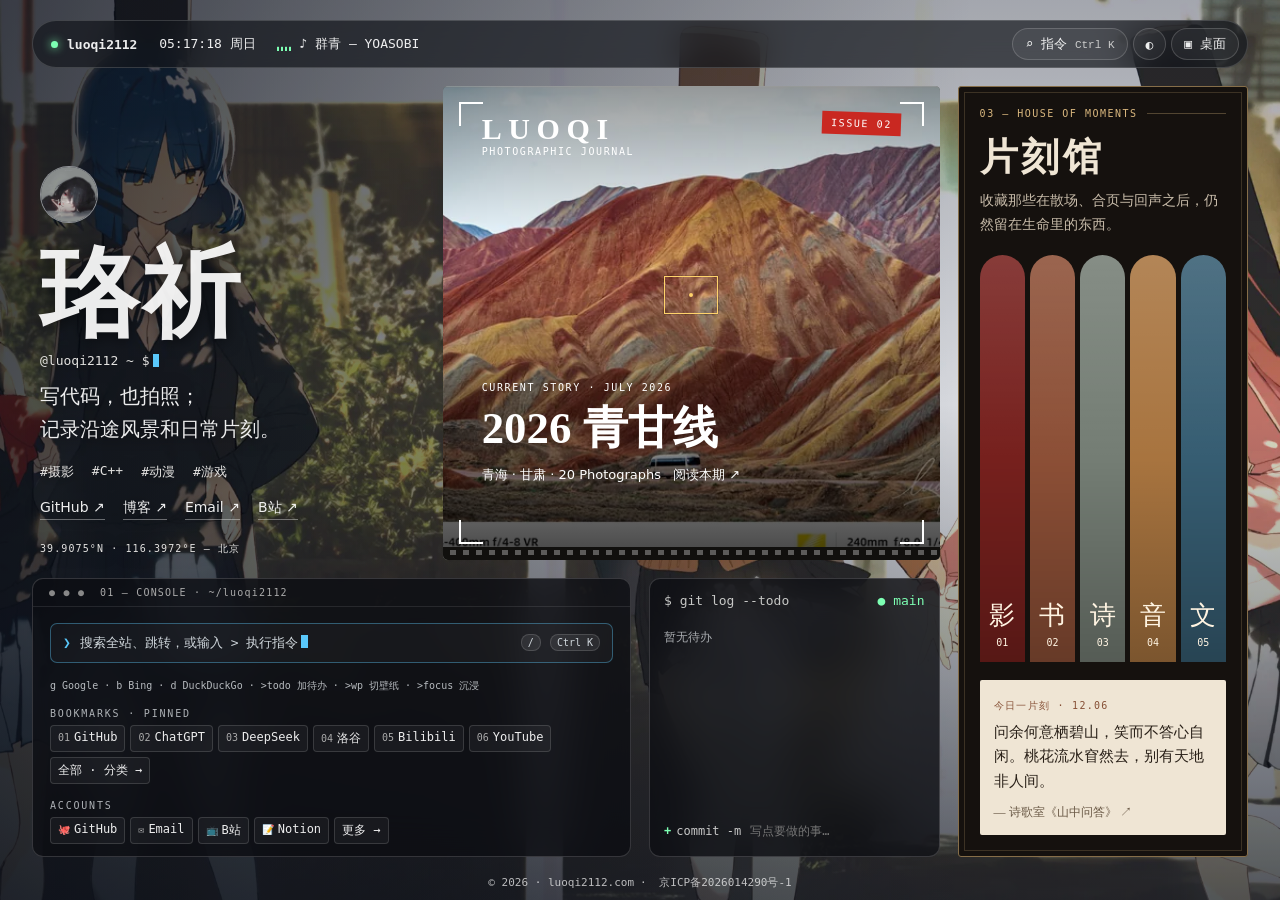
==== index.html @ 4c83a282 "重设计桌面模式与二级抽屉，修复 Dock 联动和视图菜单定位" ====
<!doctype html>
<html lang="zh-CN">

<head>
  <meta charset="utf-8" />
  <meta name="viewport" content="width=device-width, initial-scale=1" />
  <meta name="color-scheme" content="dark" />
  <meta name="theme-color" content="#101418" />
  <meta name="description" content="luoqi2112 的个人主页，收录常用导航、摄影作品、片刻馆与桌面模式。" />
  <link rel="canonical" href="https://luoqi2112.com/" />
  <meta property="og:locale" content="zh_CN" />
  <meta property="og:type" content="website" />
  <meta property="og:site_name" content="luoqi2112" />
  <meta property="og:title" content="luoqi2112 · 个人主页" />
  <meta property="og:description" content="把常用入口、摄影与片刻收藏在一起。" />
  <meta property="og:url" content="https://luoqi2112.com/" />
  <meta property="og:image" content="https://luoqi2112.com/assets/site/og-cover.jpg" />
  <meta property="og:image:width" content="1200" />
  <meta property="og:image:height" content="630" />
  <meta property="og:image:alt" content="塔公草原与远山风景摄影" />
  <meta name="twitter:card" content="summary_large_image" />
  <meta name="twitter:title" content="luoqi2112 · 个人主页" />
  <meta name="twitter:description" content="把常用入口、摄影与片刻收藏在一起。" />
  <meta name="twitter:image" content="https://luoqi2112.com/assets/site/og-cover.jpg" />
  <link rel="icon" href="./favicon.ico" sizes="any" />
  <link rel="icon" href="./assets/site/favicon.svg" type="image/svg+xml" />
  <link rel="apple-touch-icon" href="./assets/site/apple-touch-icon.png" />
  <title>luoqi2112 · 个人主页</title>
  <link rel="preload" href="./data/config.json" as="fetch" crossorigin />
  <link rel="stylesheet" href="./styles.css?v=20260930-photos4" />
</head>

<body>
  <!-- background layers (for crossfade) -->
  <div class="bg" aria-hidden="true">
    <div id="bgA" class="bg__layer"></div>
    <div id="bgB" class="bg__layer"></div>
    <video id="wallpaperVideo" class="bg__video" muted loop playsinline preload="metadata"></video>
    <div class="bg__overlay"></div>
  </div>

  <a class="skip" href="#main">跳到主要内容</a>

  <main id="main" class="home ui" aria-label="珞祈的个人主页">
    <header class="now" aria-label="即时状态">
      <a class="now__logo" href="./" aria-label="珞祈首页"><i aria-hidden="true"></i>luoqi2112</a>
      <time id="clock"></time>
      <button id="nowWeather" type="button" title="使用当前位置" hidden></button>
      <span id="nowLight" hidden></span>
      <button id="nowMusic" type="button" hidden><span class="equalizer" aria-hidden="true"><i></i><i></i><i></i><i></i></span><span id="nowTrack"></span></button>
      <div class="now__actions">
        <button type="button" data-palette aria-label="打开指令面板">⌕ <span>指令 <kbd data-shortcut>Ctrl K</kbd></span></button>
        <button id="focusButton" type="button" title="沉浸模式 (F)" aria-label="进入沉浸模式">◐</button>
        <button id="enterDesktopMode" type="button" aria-label="切换到桌面模式">▣ 桌面</button>
      </div>
    </header>

    <section class="identity" aria-labelledby="profileName">
      <div class="identity__avatar"><img id="avatar" alt="珞祈的头像"><span id="avatarIcon" hidden>珞</span></div>
      <h1 id="profileName">珞祈</h1>
      <div class="identity__handle"><span id="profileHandle"></span> ~ $<i class="cursor" aria-hidden="true"></i></div>
      <p id="profileBio"></p>
      <div id="profileHobbies"></div>
      <nav class="identity__links" aria-label="个人链接">
        <a id="githubLink" class="external" target="_blank" rel="noopener noreferrer">GitHub ↗</a>
        <a id="blogLink" class="external" target="_blank" rel="noopener noreferrer">博客 ↗</a>
      </nav>
      <small id="profileCoordinates"></small>
    </section>

    <section class="viewfinder" aria-label="珞祈摄影志">
      <img id="photoJournalCover" alt="" src="./assets/photos/2026-qing-gan/responsive/DSC_4483-1280.webp">
      <header class="viewfinder__mast"><div><b id="photoJournalMasthead">LUOQI</b><small id="photoJournalName">Photographic Journal</small></div><span id="photoJournalIssue">Issue 02</span></header>
      <span class="viewfinder__frame" aria-hidden="true"></span><i class="viewfinder__focus" aria-hidden="true"></i>
      <div class="viewfinder__story">
        <small id="photoJournalKicker"></small><h2 id="photoJournalTitle"></h2>
        <span id="photoJournalMeta"></span><span class="viewfinder__read">阅读本期 ↗</span>
      </div>
      <small id="journalExif"></small>
      <a id="photoJournalStoryLink" href="./photos/" aria-label="阅读本期摄影故事"></a>
      <a class="filmstrip" id="openPhotos" href="./photos/"><span id="contactSheet" aria-hidden="true"></span><span>浏览摄影档案 ↗</span></a>
    </section>

    <section class="hall" aria-labelledby="hallTitle">
      <div class="hall__label">03 — House of Moments</div>
      <h2 id="hallTitle"><a href="./moments/">片刻馆</a></h2>
      <p>收藏那些在散场、合页与回声之后，仍然留在生命里的东西。</p>
      <nav id="hallDoors" aria-label="片刻馆五间展室"></nav>
      <a id="dailyMoment" class="daily" hidden><small></small><p></p><span></span></a>
    </section>

    <section class="console" aria-label="工具台">
      <header class="console__bar"><span aria-hidden="true">● ● ●</span>01 — CONSOLE · ~/luoqi2112</header>
      <button type="button" class="console__prompt" data-palette><b>❯</b><span>搜索全站、跳转，或输入 &gt; 执行指令<i class="cursor"></i></span><kbd>/</kbd><kbd data-shortcut>Ctrl K</kbd></button>
      <div class="console__hint"><span id="engineHints"></span> · &gt;todo 加待办 · &gt;wp 切壁纸 · &gt;focus 沉浸</div>
      <div class="console__section"><h2>Bookmarks · Pinned</h2><div class="console__chips"><div id="bookmarksTop"></div><button id="openBookmarks" type="button">全部 · 分类 →</button></div></div>
      <div class="console__section"><h2>Accounts</h2><div class="console__chips"><div id="accountsTop"></div><button id="openAccounts" type="button">更多 →</button></div></div>
    </section>

    <section class="todoLog" aria-label="待办事项">
      <button type="button" id="openTodos" title="查看全部待办"><span>$ git log --todo</span><span>● main</span></button>
      <div id="todoTop"></div>
      <label class="todoLog__input"><b>+</b> commit -m <input id="todoInput" type="text" placeholder="写点要做的事…" aria-label="新增待办"></label>
    </section>
  <footer class="homeFooter">
    <span class="muted footer__copy">© <span id="year"></span> · <a id="footerHome" href="#" target="_blank" rel="noopener noreferrer"></a></span>
    <span class="muted footer__icp"><a href="https://beian.miit.gov.cn/" target="_blank" rel="noopener noreferrer">京ICP备2026014290号-1</a></span>
  </footer>

  </main>
  <button id="focusCredit" type="button" hidden>WALLPAPER <span id="wallpaperMeta"></span> · 按 F 或 Esc 返回</button>
  <dialog id="commandPalette" aria-label="全站指令面板">
    <div class="palette__input"><b>❯</b><input id="commandInput" type="text" role="combobox" aria-expanded="true" aria-controls="commandResults" aria-autocomplete="list" aria-label="搜索或输入指令" placeholder="搜索全站，或输入 > 执行指令" autocomplete="off"><button type="button" id="commandClose">Esc 关闭</button></div>
    <div id="commandResults" role="listbox" aria-label="搜索结果"></div>
    <footer>↑↓ 选择 · ↵ 打开 · Tab 切换分组 · &gt; 指令</footer>
  </dialog>
  <div id="homeToast" role="status"></div>
  <section id="errorPanel" class="card card--error" aria-label="加载失败" hidden><pre id="errorText"></pre></section>

  <div id="desktopWorkspace" class="desktopWorkspace" aria-label="桌面快捷栏" aria-hidden="true">
    <button id="desktopExitButton" class="desktopBrand" type="button" aria-label="返回主面板">
      <i aria-hidden="true"></i><strong>luoqi2112</strong><span>· 返回主面板 ↗</span>
    </button>
    <aside id="desktopControlCenter" class="desktopControlCenter" aria-label="桌面组件">
      <section class="desktopWidget desktopWidget--clock" aria-label="日期和时间">
        <span class="desktopWidget__eyebrow">Local time</span>
        <div id="desktopWidgetTime" class="desktopWidget__time">--:--</div>
        <div id="desktopWidgetDate" class="desktopWidget__date">正在读取日期</div>
        <div id="desktopWidgetLight" class="desktopWidget__light" hidden></div>
      </section>

      <section id="desktopWallpaperControls" class="desktopWallpaperControls" hidden aria-label="壁纸控制">
        <div class="desktopWallpaperControls__head">
          <span id="desktopWallpaperKind" class="desktopWallpaperControls__eyebrow">Wallpaper</span>
          <span id="desktopWallpaperPosition" class="desktopWallpaperControls__meta"></span>
          <span id="desktopWallpaperMeta" hidden></span>
        </div>
        <div class="desktopWallpaperControls__actions">
          <button id="desktopWpPrev" class="desktopWallpaperControls__button" type="button" aria-label="上一张壁纸">
            <svg viewBox="0 0 24 24" aria-hidden="true"><path d="m15 6-6 6 6 6"></path></svg>
          </button>
          <button id="desktopWpToggle" class="desktopWallpaperControls__button desktopWallpaperControls__button--primary" type="button" aria-label="暂停壁纸轮播">Ⅱ</button>
          <button id="desktopWpNext" class="desktopWallpaperControls__button" type="button" aria-label="下一张壁纸">
            <svg viewBox="0 0 24 24" aria-hidden="true"><path d="m9 6 6 6-6 6"></path></svg>
          </button>
        </div>
      </section>

      <section
        id="desktopWeatherWidget"
        class="desktopWidget desktopWidget--weather"
        role="button"
        tabindex="0"
        aria-label="天气，点击使用当前位置"
        title="点击使用当前位置"
      >
        <div>
          <strong id="desktopWeatherTemp" class="desktopWidget__weatherTemp">--°</strong>
        </div>
        <div class="desktopWidget__weatherMark" aria-hidden="true">
          <span id="desktopWeatherIcon" class="desktopWidget__weatherIcon">…</span>
        </div>
        <div class="desktopWidget__weatherCopy">
          <strong id="desktopWeatherLocation">北京 · 获取中</strong>
          <span id="desktopWeatherDetail">正在更新天气</span>
        </div>
        <span
          id="desktopWeatherAttribution"
          class="desktopWidget__weatherAttribution"
          title="城市信息 © OpenStreetMap contributors"
          hidden
        >© OSM</span>
      </section>

      <section id="desktopMusicWidget" class="desktopWidget desktopWidget--music" aria-label="音乐播放器">
        <div id="desktopMusicAlbum" class="desktopWidget__album" aria-hidden="true">
          <img id="desktopMusicCover" alt="" hidden />
          <span></span>
        </div>
        <div class="desktopWidget__musicCopy">
          <span class="desktopWidget__eyebrow"><span class="desktopWidget__wave" aria-hidden="true"><i></i><i></i><i></i></span>Now Playing</span>
          <strong id="desktopMusicTitle">等待添加音乐</strong>
          <span id="desktopMusicArtist">在配置中加入第一首曲目</span>
        </div>
        <div class="desktopWidget__musicControls">
          <button id="desktopMusicPrev" class="desktopWidget__musicButton" type="button" aria-label="上一首" disabled>
            <svg viewBox="0 0 24 24" aria-hidden="true"><path d="M7 6v12M18 7l-8 5 8 5Z"></path></svg>
          </button>
          <button id="desktopMusicToggle" class="desktopWidget__musicButton desktopWidget__musicButton--primary" type="button" aria-label="播放" disabled>
            <svg class="desktopWidget__musicPlayIcon" viewBox="0 0 24 24" aria-hidden="true"><path d="m9 7 8 5-8 5Z"></path></svg>
            <svg class="desktopWidget__musicPauseIcon" viewBox="0 0 24 24" aria-hidden="true"><path d="M9 7v10M15 7v10"></path></svg>
          </button>
          <button id="desktopMusicNext" class="desktopWidget__musicButton" type="button" aria-label="下一首" disabled>
            <svg viewBox="0 0 24 24" aria-hidden="true"><path d="m6 7 8 5-8 5ZM17 6v12"></path></svg>
          </button>
        </div>
        <input
          id="desktopMusicProgress"
          class="desktopWidget__musicProgress"
          type="range"
          min="0"
          max="100"
          step="0.1"
          value="0"
          aria-label="播放进度"
          disabled
        />
        <audio id="desktopMusicAudio" preload="metadata"></audio>
      </section>
    </aside>

    <nav class="desktopDock" aria-label="桌面功能">
      <button class="desktopDock__item" type="button" data-desktop-action="search" aria-label="搜索">
        <span class="desktopDock__icon" aria-hidden="true">
          <svg viewBox="0 0 24 24"><circle cx="11" cy="11" r="6"></circle><path d="m16 16 4 4"></path></svg>
        </span>
        <span class="desktopDock__label">搜索</span>
      </button>
      <button class="desktopDock__item" type="button" data-desktop-action="accounts" aria-label="账号" aria-controls="drawer" aria-expanded="false">
        <span class="desktopDock__icon" aria-hidden="true">
          <svg viewBox="0 0 24 24"><circle cx="12" cy="8" r="4"></circle><path d="M4.5 20c.8-4 3.2-6 7.5-6s6.7 2 7.5 6"></path></svg>
        </span>
        <span class="desktopDock__label">账号</span>
      </button>
      <button class="desktopDock__item" type="button" data-desktop-action="bookmarks" aria-label="收藏" aria-controls="drawer" aria-expanded="false">
        <span class="desktopDock__icon" aria-hidden="true">
          <svg viewBox="0 0 24 24"><path d="M7 4.5c0-1 .8-1.5 1.8-1.5h6.4c1 0 1.8.5 1.8 1.5V21l-5-3.2L7 21Z"></path></svg>
        </span>
        <span class="desktopDock__label">收藏</span>
      </button>
      <button class="desktopDock__item" type="button" data-desktop-action="todos" aria-label="待办" aria-controls="drawer" aria-expanded="false">
        <span class="desktopDock__icon" aria-hidden="true">
          <svg viewBox="0 0 24 24"><path d="m5 12 4 4L19 6"></path></svg>
        </span>
        <span class="desktopDock__label">待办</span>
      </button>
      <button class="desktopDock__item" type="button" data-desktop-action="photos" aria-label="摄影">
        <span class="desktopDock__icon" aria-hidden="true">
          <svg viewBox="0 0 24 24"><rect x="3" y="5" width="18" height="15" rx="3"></rect><circle cx="12" cy="12.5" r="4"></circle><path d="M8 5 9.5 3h5L16 5"></path></svg>
        </span>
        <span class="desktopDock__label">摄影</span>
      </button>
      <button class="desktopDock__item" type="button" data-desktop-action="moments" aria-label="片刻馆">
        <span class="desktopDock__icon" aria-hidden="true">
          <svg viewBox="0 0 24 24"><path d="M5 20V10a7 7 0 0 1 14 0v10M2 20h20M10 20v-6a2 2 0 0 1 4 0v6"></path></svg>
        </span>
        <span class="desktopDock__label">片刻馆</span>
      </button>
      <span class="desktopDock__separator" aria-hidden="true"></span>
      <button
        id="desktopWallpaperButton"
        class="desktopDock__item"
        type="button"
        data-desktop-action="wallpaper"
        aria-label="壁纸控制"
        aria-expanded="false"
      >
        <span class="desktopDock__icon" aria-hidden="true">
          <svg viewBox="0 0 24 24"><circle cx="12" cy="12" r="4"></circle><path d="M12 2v2M12 20v2M4.9 4.9l1.4 1.4M17.7 17.7l1.4 1.4M2 12h2M20 12h2M4.9 19.1l1.4-1.4M17.7 6.3l1.4-1.4"></path></svg>
        </span>
        <span class="desktopDock__label">壁纸</span>
      </button>
      <button
        id="desktopLayoutButton"
        class="desktopDock__item"
        type="button"
        data-desktop-action="layout"
        aria-label="切换桌面视图" aria-haspopup="menu" aria-controls="desktopLayoutMenu"
        aria-expanded="false"
      >
        <span class="desktopDock__icon" aria-hidden="true">
          <svg viewBox="0 0 24 24"><rect x="3" y="4" width="18" height="16" rx="3.5"></rect><path d="M14 8h4M14 11h4M7 16h10"></path></svg>
        </span>
        <span class="desktopDock__label">视图</span>
      </button>
    </nav>

    <div id="desktopLayoutMenu" class="desktopLayoutMenu" role="menu" aria-label="选择页面布局" hidden>
      <div class="desktopLayoutMenu__head">
        <span>DESKTOP VIEWPORT</span>
        <strong>切换桌面视图</strong>
      </div>
      <div class="desktopLayoutMenu__cards">
        <button type="button" class="desktopLayoutCard" role="menuitemradio" data-layout-choice="widgets" aria-checked="false">
          <span class="miniScreen" aria-hidden="true">
            <span class="miniScreen__wm"></span>
            <span class="miniScreen__cc">
              <span class="miniScreen__clock"></span>
              <span class="miniScreen__pill1"></span>
              <span class="miniScreen__pill2"></span>
            </span>
            <span class="miniScreen__dock"></span>
          </span>
          <span class="desktopLayoutCard__head">
            <strong>水晶组件台</strong>
            <span class="desktopLayoutMenu__check" aria-hidden="true">✓</span>
          </span>
          <small>右上角常驻画报时钟、天气与旋转唱片</small>
        </button>
        <button type="button" class="desktopLayoutCard" role="menuitemradio" data-layout-choice="popover" aria-checked="true">
          <span class="miniScreen" aria-hidden="true">
            <span class="miniScreen__wm"></span>
            <span class="miniScreen__pop"></span>
            <span class="miniScreen__dock"></span>
          </span>
          <span class="desktopLayoutCard__head">
            <strong>纯净壁纸画框</strong>
            <span class="desktopLayoutMenu__check" aria-hidden="true">✓</span>
          </span>
          <small>右上角 100% 留白，壁纸控制器从 Dock 展开</small>
        </button>
      </div>
      <button type="button" class="desktopLayoutBanner" role="menuitem" data-layout-choice="panel">
        <span class="miniBento" aria-hidden="true"><i></i><i></i><i></i><i></i></span>
        <span>
          <strong>返回完整主面板</strong>
          <small>回到「取景 / 编译 / 展馆」三栏首页</small>
        </span>
        <span class="desktopLayoutBanner__arrow" aria-hidden="true">↗</span>
      </button>
    </div>
  </div>

  <!-- unified drawer for secondary (scrollable) views -->
  <div id="drawerOverlay" class="drawerOverlay" hidden></div>
  <aside id="drawer" class="drawer" role="dialog" aria-labelledby="drawerTitle" aria-hidden="true" hidden>
    <div class="drawer__hd">
      <div class="drawer__mast">
        <div id="drawerKicker" class="drawer__kicker" hidden></div>
        <div class="drawer__titleRow">
          <div id="drawerTitle" class="drawer__title">Menu</div>
          <span id="drawerSubtitle" class="drawer__sub" hidden></span>
        </div>
      </div>
      <div class="drawer__hdRight">
        <span id="drawerBadge" class="drawer__count" hidden></span>
        <button id="drawerClose" class="drawer__close" type="button" aria-label="关闭">ESC <span>✕</span></button>
      </div>
    </div>
    <div id="drawerBody" class="drawer__body"></div>
  </aside>

  <script type="module" src="./scripts/main.js?v=20260930-photos4"></script>
</body>

</html>
---- styles.css ----
:root{
  --bg: #06080d;
  /* 与桌面 Dock 统一的中性银灰玻璃材质。 */
  --glass: rgba(43, 47, 57, 0.42);
  --glass2: rgba(30, 33, 42, 0.70);
  --stroke: rgba(255,255,255,0.18);
  --stroke2: rgba(72, 166, 255, 0.62);
  --text: rgba(255,255,255,0.92);
  --muted: rgba(255,255,255,0.70);
  --accent: #5ac8fa;
  --danger: #ff6b7a;
  --shadow: 0 18px 58px rgba(0,0,0,.34);
  --radius: 14px;
  --radius2: 18px;
  /* 全局统一间距（硬性要求） */
  --gap: 16px;
  /* 一级主容器最大宽度 */
  --max: 1320px;
  /* 一级主容器留白（硬性要求 >= 24px） */
  --padX: 28px;
  --padY: 28px;
  /* 一级卡片高度控制（避免整体滚动） */
  --todoH: 240px;
  --photoH: 240px;
  --font: ui-sans-serif, system-ui, -apple-system, Segoe UI, Roboto, Helvetica, Arial, "Apple Color Emoji","Segoe UI Emoji";
}

*{ box-sizing:border-box; }
html,body{ height:100%; overflow:hidden; }
body{
  margin:0;
  font-family: var(--font);
  color: var(--text);
  background: var(--bg);
  overflow: hidden; /* 一级页面不滚动 */
  /* 全局不做重阴影，避免“糊/脏”；具体可读性在卡片内容上补偿 */
  text-shadow: none;
}

/* 二级弹窗打开时锁背景滚动（硬性要求） */
body.is-locked{ overflow:hidden; }

/* 一级布局外壳：占满 100vh，并把主内容放到“视觉黄金位置” */
.page-shell{
  height: 100vh;
  display: grid;
  place-items: center;
  padding-left: var(--padX);
  padding-right: var(--padX);
}

a{ color:inherit; text-decoration:none; }

.skip{
  position:absolute;
  top:12px;
  left:12px;
  padding:10px 12px;
  border-radius: 10px;
  background: var(--glass2);
  border: 1px solid var(--stroke);
  transform: translateY(-140%);
  transition: transform .2s ease;
  z-index: 50;
}
.skip:focus{ transform: translateY(0); outline:none; }

.sr-only{
  position:absolute;
  width:1px;height:1px;
  padding:0;margin:-1px;
  overflow:hidden;
  clip: rect(0,0,0,0);
  white-space: nowrap;
  border:0;
}

.bg{
  position:fixed;
  inset:0;
  z-index:-2;
}
.bg__layer{
  position:absolute;
  inset:0;
  background-size: cover;
  background-position: center;
  background-repeat:no-repeat;
  /* 背景更显眼：略增亮度与对比，但避免过曝 */
  /* 1/5) 背景媒体层提亮 + 去雾通透（不加 blur） */
  filter: brightness(1.12) contrast(1.08) saturate(1.08);
  transform: scale(1.02);
  opacity:0;
  overflow:hidden;
}

/* 单视频背景层（静态+动态混合壁纸）：固定全屏铺满 */
.bg__video{
  position: absolute;
  inset: 0;
  width: 100%;
  height: 100%;
  object-fit: cover;
  /* 视频源顶部内嵌约 26px 黑边；以底部为锚点轻微放大，将其裁出视口。 */
  transform: scale(1.026);
  transform-origin: center bottom;
  pointer-events: none;
  opacity: 0;
  transition: opacity .18s ease;
  /* 视频同样做轻微提亮/通透 */
  filter: brightness(1.12) contrast(1.08) saturate(1.08);
}
.bg__video.is-on{ opacity: 1; }

/* 视频壁纸：固定铺满，避免布局抖动 */
.bgVideo{
  position:absolute;
  inset:0;
  width:100%;
  height:100%;
  object-fit: cover;
  display:block;
}
.bg__overlay{
  position:absolute;
  inset:0;
  background:
    radial-gradient(1200px 700px at 12% 10%, rgba(138,180,248,.17), transparent 55%),
    radial-gradient(900px 520px at 92% 18%, rgba(148, 255, 226, .10), transparent 52%),
  /* 2/3) overlay 更轻 + 暗角只压边缘：中心更透明，最深不超过 0.22 */
  radial-gradient(1100px 760px at 50% 55%, rgba(0,0,0,.02) 0%, rgba(0,0,0,.06) 60%, rgba(0,0,0,.18) 100%),
  linear-gradient(180deg, rgba(6,8,13,.06), rgba(6,8,13,.18));
}

.shell{
  /* 一级主容器：居中、留白、视觉上不贴顶（硬性要求 A） */
  width: min(var(--max), 100%);
  margin: 0;
  padding: var(--padY) 0;
  display:grid;
  gap: var(--gap);
  grid-template-columns: 1fr;
  grid-auto-rows: minmax(116px, auto);
  /* 垂直定位策略（只保留一种）：外层 page-shell 居中 + 本容器 translateY 微调 */
  align-content: start;
  /* 上移到舒适位置（-7vh） */
  transform: translateY(clamp(-64px, -7vh, -28px));
  /* 防止小屏高度裁切：主容器自身不产生页面滚动 */
  max-height: calc(100vh - (var(--padY) * 2));
}

@media (min-width: 860px){
  .shell{
    grid-template-columns: 1.05fr 1fr;
    grid-template-rows: auto auto 1fr;
    align-content: start;
  }
  .profile{ grid-row: span 2; }
}

@media (min-width: 1140px){
  .shell{
    grid-template-columns: 0.95fr 1.05fr 1fr;
    grid-template-rows: auto auto 1fr;
    align-content: start;
  }
  .profile{ grid-row: span 2; }
  .searchCard{ grid-column: span 2; }
}

.card{
  /* 玻璃拟态（硬性要求 B） */
  /* 5.3 顶部高光渐变（弱） + 半透明底色 */
  background:
    linear-gradient(180deg, rgba(255,255,255,.18), rgba(255,255,255,.035) 42%, transparent 70%),
    var(--glass);
  /* 5.2 细边缘高光描边（克制） */
  border: 1px solid rgba(255,255,255,.24);
  border-radius: var(--radius2);
  box-shadow:
    var(--shadow),
    inset 0 1px 0 rgba(255,255,255,.18),
    0 0 0 1px rgba(255,255,255,.035);
  backdrop-filter: blur(22px) saturate(150%);
  -webkit-backdrop-filter: blur(22px) saturate(150%);
  padding: 14px;
  min-height: 0;
}
.card--error{ border-color: rgba(255,107,122,.35); }

.card__hd{
  display:flex;
  justify-content: space-between;
  align-items: baseline;
  gap: 10px;
  margin-bottom: 10px;
}
.card__title{
  font-weight: 800;
  font-size: 13px;
  letter-spacing: .6px;
  text-transform: uppercase;
  text-shadow: 0 1px 2px rgba(0,0,0,.35);
}
.card__sub{ color: var(--muted); font-size: 12px; }

.profile__top{ display:flex; gap: 12px; align-items:center; }
.avatarWrap{
  position: relative;
  width: 74px;
  height: 74px;
  flex: 0 0 auto;
}
.avatar{
  width: 74px;
  height: 74px;
  border-radius: 18px;
  border: 1px solid var(--stroke);
  object-fit: cover;
  background:
    radial-gradient(40px 40px at 30% 25%, rgba(138,180,248,.28), transparent 60%),
    radial-gradient(46px 46px at 70% 72%, rgba(148,255,226,.16), transparent 62%),
    rgba(13,16,28,.28);
}

/* 头像加载失败：用属性触发占位图标（不会增加额外头像 DOM） */
.avatar[data-fallback="true"]{
  object-fit: contain;
  padding: 12px;
}

.avatarIcon{
  position: absolute;
  inset: 0;
  display: grid;
  place-items: center;
  font-size: 26px;
  color: rgba(255,255,255,.88);
  text-shadow: 0 6px 14px rgba(0,0,0,.55);
  pointer-events: none;
}
.avatarIcon[hidden]{
  display: none !important;
}
.profile__meta{ min-width:0; }
.profile__name{ font-size: 18px; font-weight: 900; letter-spacing:.2px; }
.profile__handle{ margin-top: 4px; font-size: 12px; color: var(--muted); }
.profile__bio{ margin-top: 8px; font-size:12px; color: rgba(255,255,255,.78); line-height: 1.5; }

/* D) 正文可读性补偿（只在文字上加很轻阴影，不影响图标） */
.profile__name,
.profile__bio,
.tile__name,
.tile__meta,
.todoRow__text,
.hint,
.drawer__title,
.drawerSection__title{
  text-shadow: 0 1px 2px rgba(0,0,0,.35);
}

.hobbies{ margin-top: 10px; display:flex; flex-wrap:wrap; gap: 8px; }
.pill{
  font-size: 11px;
  padding: 5px 9px;
  border-radius: 999px;
  border: 1px solid rgba(255,255,255,.18);
  color: var(--muted);
  background: rgba(255,255,255,.07);
}

.mini{
  margin-top: 12px;
  padding: 10px;
  border-radius: 14px;
  border:1px solid var(--stroke);
  background:
    linear-gradient(180deg, rgba(255,255,255,.08), transparent),
    rgba(17,20,28,.22);
}
.mini__row{ display:flex; justify-content:space-between; align-items:baseline; gap:10px; }
.mini__title{ font-weight: 800; font-size: 12px; letter-spacing:.6px; text-transform: uppercase; }
.mini__sub{ font-size: 12px; color: var(--muted); }
.mini__actions{ margin-top: 10px; display:flex; gap: var(--gap); }

.links{ margin-top: 12px; display:flex; gap: var(--gap); flex-wrap: wrap; }
.chip{
  padding: 9px 11px;
  border-radius: 999px;
  background: rgba(255,255,255,.09);
  border: 1px solid var(--stroke);
  box-shadow: inset 0 1px 0 rgba(255,255,255,.08);
  backdrop-filter: blur(16px) saturate(145%);
}
.chip:hover{
  border-color: var(--stroke2);
  background: rgba(255,255,255,.14);
}

.search{
  display:grid;
  grid-template-columns: 1fr;
  gap: var(--gap);
}
@media (min-width: 520px){
  .search{ grid-template-columns: 1fr auto auto; }
}
.search__input, .search__select{
  width:100%;
  padding: 12px 12px;
  border-radius: var(--radius);
  background: rgba(18,21,29,.38);
  border: 1px solid var(--stroke);
  color: var(--text);
  outline:none;
}
.search__input:focus, .search__select:focus{
  border-color: var(--stroke2);
  box-shadow: 0 0 0 3px rgba(10,132,255,.18);
}
.hint{ margin-top: 10px; font-size: 12px; color: var(--muted); }
kbd{
  font-family: ui-monospace, SFMono-Regular, Menlo, Monaco, Consolas, "Liberation Mono", "Courier New", monospace;
  font-size: 11px;
  padding: 2px 6px;
  border-radius: 8px;
  border: 1px solid rgba(255,255,255,.14);
  background: rgba(255,255,255,.08);
}

.btn{
  padding: 12px 12px;
  border-radius: var(--radius);
  background:
    linear-gradient(180deg, rgba(90,200,250,.2), rgba(10,132,255,.11));
  border: 1px solid rgba(90,200,250,.44);
  color: var(--text);
  box-shadow: inset 0 1px 0 rgba(255,255,255,.10);
  cursor:pointer;
  user-select:none;
}
.btn:hover{
  background:
    linear-gradient(180deg, rgba(90,200,250,.3), rgba(10,132,255,.18));
}
.btn:active{ transform: translateY(1px); }
.btn--sm{ padding: 8px 10px; border-radius: 12px; }
.btn--ghost{
  background: rgba(255,255,255,.07);
  border-color: rgba(255,255,255,.16);
}
.btn--ghost:hover{
  border-color: var(--stroke2);
  background: rgba(255,255,255,.12);
}
.btn--danger{ border-color: rgba(255,107,122,.35); background: rgba(255,107,122,.10); }
.btn--danger:hover{ background: rgba(255,107,122,.16); }

.grid{
  display:grid;
  gap: var(--gap);
}
.grid--accounts{ grid-template-columns: 1fr; }
@media (min-width: 520px){
  .grid--accounts{ grid-template-columns: 1fr 1fr; }
}
.grid--bookmarks{ grid-template-columns: repeat(2, minmax(0, 1fr)); }
@media (min-width: 900px){
  .grid--bookmarks{ grid-template-columns: repeat(3, minmax(0, 1fr)); }
}
.grid--photos{ grid-template-columns: repeat(3, minmax(0, 1fr)); }
.grid--todoColumns{ grid-template-columns: 1fr; }
@media (min-width: 720px){
  .grid--todoColumns{ grid-template-columns: repeat(2, minmax(0, 1fr)); }
}

.tile{
  display:flex;
  align-items:center;
  justify-content:space-between;
  gap: 10px;
  padding: 10px 12px;
  border-radius: 14px;
  border:1px solid var(--stroke);
  background:
    linear-gradient(180deg, rgba(255,255,255,.07), transparent),
    rgba(255,255,255,.055);
  min-height: 44px;
  box-shadow: inset 0 1px 0 rgba(255,255,255,.045);
}
.tile:hover{
  border-color: var(--stroke2);
  background: rgba(255,255,255,.12);
}
.tile--category{
  cursor: pointer;
  transition: background .15s, border-color .15s;
}
.tile--category:hover{
  background: rgba(255,255,255,.13);
}
.tile__left{ display:flex; align-items:center; gap: 10px; min-width:0; flex: 1; }
.tile__icon{ width: 22px; text-align:center; flex-shrink: 0; }
.tile__name{ font-weight: 750; font-size: 13px; white-space:nowrap; overflow:hidden; text-overflow:ellipsis; flex: 1; min-width: 0; }
.tile__meta{ font-size: 11px; color: var(--muted); white-space:nowrap; flex-shrink: 0; }

.list{ display:grid; gap: 10px; }

/* C) TODO/Photography/片刻馆缩短高度，保证一级无整体滚动 */
section.card[aria-label="TODO 板块"],
section.card[aria-label="珞祈摄影志"],
section.card[aria-label="片刻馆入口"]{
  min-height: 0;
}

section.card[aria-label="TODO 板块"]{
  height: var(--todoH);
  display:flex;
  flex-direction:column;
}
section.card[aria-label="TODO 板块"] .todoQuick{ margin-bottom: 10px; }
section.card[aria-label="TODO 板块"] #todoTop{
  overflow: hidden;
  min-height: 0;
}

section.card[aria-label="珞祈摄影志"]{
  height: var(--photoH);
}

.photoJournalCard{
  position:relative;
  height:var(--photoH);
  padding:0;
  overflow:hidden;
  border-color:rgba(244,230,202,.52);
  background:#17191d;
  box-shadow:
    0 22px 62px rgba(0,0,0,.34),
    inset 0 1px 0 rgba(255,255,255,.22);
  isolation:isolate;
  backdrop-filter:none;
  -webkit-backdrop-filter:none;
  transition:border-color .22s ease,box-shadow .22s ease,transform .22s ease;
}

.photoJournalCard::after{
  content:"";
  position:absolute;
  inset:7px;
  z-index:4;
  border:1px solid rgba(255,255,255,.19);
  border-radius:calc(var(--radius2) - 6px);
  box-shadow:inset 0 0 0 1px rgba(8,10,13,.18);
  pointer-events:none;
}

.photoJournalCard:hover,
.photoJournalCard:focus-within{
  border-color:rgba(255,239,209,.78);
  box-shadow:
    0 26px 72px rgba(0,0,0,.44),
    inset 0 1px 0 rgba(255,255,255,.30),
    0 0 0 1px rgba(180,38,28,.16);
  transform:translateY(-2px);
}

.photoJournalCard__cover,
.photoJournalCard__veil{
  position:absolute;
  inset:0;
  width:100%;
  height:100%;
}

.photoJournalCard__cover{
  z-index:-3;
  display:block;
  object-fit:cover;
  object-position:center 46%;
  filter:saturate(.92) contrast(1.05) brightness(.92);
  transform:scale(1.065);
  transition:filter .5s ease,transform .75s cubic-bezier(.2,.7,.2,1);
}

.photoJournalCard__veil{
  z-index:-2;
  background:
    linear-gradient(90deg,rgba(7,9,12,.83) 0%,rgba(7,9,12,.62) 38%,rgba(7,9,12,.13) 76%),
    linear-gradient(180deg,rgba(6,8,10,.30),transparent 34%,rgba(5,7,9,.72) 100%);
  pointer-events:none;
}

.photoJournalCard:hover .photoJournalCard__cover,
.photoJournalCard:focus-within .photoJournalCard__cover{
  filter:saturate(1.02) contrast(1.06) brightness(.98);
  transform:scale(1.095);
}

.photoJournalCard__storyLink{
  position:absolute;
  inset:0;
  z-index:1;
  border-radius:inherit;
  outline:none;
}

.photoJournalCard__storyLink:focus-visible{
  box-shadow:inset 0 0 0 3px rgba(255,244,220,.86);
}

.photoJournalCard__masthead{
  position:relative;
  z-index:2;
  padding:15px 16px 0;
  display:grid;
  grid-template-columns:auto minmax(0,1fr) auto;
  align-items:start;
  gap:9px;
  pointer-events:none;
}

.photoJournalCard__logo{
  padding:5px 7px 4px;
  color:#fff7e9;
  background:#ad281f;
  box-shadow:0 5px 16px rgba(64,8,5,.30);
  font-family:Arial,Helvetica,sans-serif;
  font-size:13px;
  font-weight:900;
  letter-spacing:-.5px;
  line-height:1;
}

.photoJournalCard__name,
.photoJournalCard__issue,
.photoJournalCard__kicker,
.photoJournalCard__meta{
  text-transform:uppercase;
}

.photoJournalCard__name{
  padding-top:4px;
  color:rgba(255,248,234,.76);
  font-family:Georgia,"Times New Roman",serif;
  font-size:7px;
  font-weight:700;
  letter-spacing:1.45px;
}

.photoJournalCard__issue{
  padding-top:4px;
  color:rgba(255,248,234,.78);
  font-size:7px;
  font-weight:800;
  letter-spacing:1.25px;
}

.photoJournalCard__story{
  position:absolute;
  left:16px;
  right:16px;
  bottom:44px;
  z-index:2;
  display:grid;
  gap:3px;
  pointer-events:none;
}

.photoJournalCard__kicker{
  color:rgba(255,237,209,.72);
  font-size:7px;
  font-weight:800;
  letter-spacing:1.15px;
}

.photoJournalCard__story strong{
  max-width:86%;
  overflow:hidden;
  color:#fff8ec;
  font-family:Georgia,"Times New Roman","Songti SC",serif;
  font-size:25px;
  font-weight:500;
  letter-spacing:-1px;
  line-height:1.05;
  text-overflow:ellipsis;
  text-shadow:0 4px 18px rgba(0,0,0,.62);
  white-space:nowrap;
}

.photoJournalCard__meta{
  color:rgba(255,244,225,.72);
  font-size:7px;
  font-weight:700;
  letter-spacing:1px;
}

.photoJournalCard__footer{
  position:absolute;
  left:16px;
  right:16px;
  bottom:12px;
  z-index:3;
  padding-top:8px;
  display:flex;
  align-items:center;
  justify-content:space-between;
  gap:12px;
  border-top:1px solid rgba(255,244,222,.22);
  color:rgba(255,247,232,.86);
  font-size:7px;
  font-weight:800;
  letter-spacing:.9px;
  text-transform:uppercase;
  pointer-events:none;
}

.photoJournalCard__read{
  transition:transform .2s ease;
}

.photoJournalCard__footer a{
  position:relative;
  z-index:2;
  padding:5px 0 5px 8px;
  color:#fff8ec;
  pointer-events:auto;
  outline:none;
  transition:color .18s ease,transform .18s ease;
}

.photoJournalCard__footer a:hover,
.photoJournalCard__footer a:focus-visible{
  color:#ffd2ac;
  transform:translate(2px,-1px);
}

.photoJournalCard:hover .photoJournalCard__read,
.photoJournalCard:focus-within .photoJournalCard__read{
  transform:translate(2px,-1px);
}

.momentsCard{
  position:relative;
  height:var(--photoH);
  padding:0;
  overflow:hidden;
  border-color:rgba(230,202,151,.30);
  background:
    radial-gradient(260px 180px at 84% 8%, rgba(207,165,94,.18), transparent 66%),
    linear-gradient(145deg, rgba(73,55,40,.54), rgba(18,19,22,.72) 62%),
    rgba(24,24,26,.62);
  isolation:isolate;
}

.momentsCard::before{
  content:"";
  position:absolute;
  top:-45%;
  right:17%;
  width:1px;
  height:190%;
  background:linear-gradient(180deg, transparent, rgba(242,214,166,.48), transparent);
  box-shadow:
    32px 0 0 rgba(242,214,166,.12),
    64px 0 0 rgba(242,214,166,.06);
  transform:rotate(19deg);
  pointer-events:none;
}

.momentsCard::after{
  content:"M";
  position:absolute;
  right:-9px;
  bottom:-36px;
  z-index:-1;
  color:rgba(245,225,191,.055);
  font-family:Georgia,"Times New Roman",serif;
  font-size:184px;
  line-height:1;
  pointer-events:none;
}

.momentsCard__link{
  position:relative;
  z-index:1;
  height:100%;
  padding:15px 16px 14px;
  display:flex;
  flex-direction:column;
  border-radius:inherit;
  outline:none;
}

.momentsCard__link::after{
  content:"";
  position:absolute;
  inset:0;
  border-radius:inherit;
  background:linear-gradient(115deg, transparent 24%, rgba(255,255,255,.09) 48%, transparent 70%);
  opacity:0;
  transform:translateX(-18%);
  transition:opacity .25s ease,transform .45s ease;
  pointer-events:none;
}

.momentsCard:hover,
.momentsCard:focus-within{
  border-color:rgba(238,211,165,.52);
  box-shadow:
    0 22px 60px rgba(0,0,0,.38),
    inset 0 1px 0 rgba(255,255,255,.20),
    0 0 0 1px rgba(219,177,108,.08);
}

.momentsCard:hover .momentsCard__link::after,
.momentsCard__link:focus-visible::after{
  opacity:1;
  transform:translateX(12%);
}

.momentsCard__link:focus-visible{
  box-shadow:inset 0 0 0 2px rgba(246,220,177,.58);
}

.momentsCard__top,
.momentsCard__enter{
  display:flex;
  align-items:center;
  justify-content:space-between;
  gap:12px;
  text-transform:uppercase;
}

.momentsCard__top{
  justify-content:flex-start;
  color:rgba(255,240,215,.62);
  font-size:8px;
  font-weight:800;
  letter-spacing:1.45px;
}

.momentsCard__title{
  margin-top:20px;
  display:grid;
  gap:4px;
}

.momentsCard__title small{
  color:rgba(255,244,226,.66);
  font-family:Georgia,"Times New Roman","Songti SC",serif;
  font-size:10px;
  letter-spacing:.4px;
}

.momentsCard__title strong{
  font-family:Georgia,"Times New Roman","Songti SC",serif;
  font-size:38px;
  font-weight:500;
  letter-spacing:-1.8px;
  line-height:1;
  text-shadow:0 8px 26px rgba(0,0,0,.32);
}

.momentsCard__rooms{
  margin-top:auto;
  display:flex;
  gap:6px;
}

.momentsCard__rooms span{
  width:24px;
  height:24px;
  display:grid;
  place-items:center;
  border:1px solid rgba(246,220,177,.18);
  border-radius:50%;
  color:rgba(255,239,214,.68);
  background:rgba(9,10,12,.16);
  font-family:"Songti SC",Georgia,serif;
  font-size:9px;
}

.momentsCard__enter{
  margin-top:11px;
  padding-top:10px;
  border-top:1px solid rgba(246,220,177,.18);
  color:rgba(255,245,228,.90);
  font-size:9px;
  font-weight:750;
  letter-spacing:.8px;
}

.momentsCard__enter span:last-child{
  font-size:16px;
  transition:transform .18s ease;
}

.momentsCard:hover .momentsCard__enter span:last-child{
  transform:translate(2px,-2px);
}
.todoRow{
  display:flex;
  align-items:center;
  justify-content: space-between;
  gap: 10px;
  padding: 9px 10px;
  border-radius: 14px;
  border:1px solid var(--stroke);
  background: rgba(255,255,255,.065);
}
.todoRow__text{
  font-size: 13px;
  font-weight: 650;
  white-space:nowrap;
  overflow:hidden;
  text-overflow:ellipsis;
}
.todoRow__actions{ display:flex; gap: 8px; }
.checkbox{
  width: 18px;
  height: 18px;
  border-radius: 6px;
  border: 1px solid rgba(255,255,255,.18);
  background: rgba(0,0,0,.20);
  display:grid;
  place-items:center;
}
.checkbox[data-checked="true"]{ border-color: rgba(148,255,226,.35); background: rgba(148,255,226,.12); }

.photoThumb{
  width:100%;
  aspect-ratio: 3 / 2;
  border-radius: 14px;
  border:1px solid var(--stroke);
  overflow:hidden;
  background: rgba(0,0,0,.25);
  position:relative;
  cursor: pointer;
}
.photoThumb img{ 
  width:100%; 
  height:100%; 
  object-fit:cover; 
  object-position: center;
  display:block; 
}
.photoThumb:hover{ border-color: var(--stroke2); }
.photoThumb__cap{
  position:absolute;
  left:10px;
  right:10px;
  bottom:10px;
  font-size: 11px;
  color: rgba(255,255,255,.88);
  text-shadow: 0 8px 22px rgba(0,0,0,.75);
  white-space:nowrap;
  overflow:hidden;
  text-overflow:ellipsis;
}

.drawerOverlay{
  position:fixed;
  inset:0;
  background: rgba(5,8,14,.30);
  backdrop-filter: blur(8px) saturate(115%);
  -webkit-backdrop-filter: blur(8px) saturate(115%);
  z-index: 80;
  opacity: 0;
  transition: opacity .16s ease;
}
.drawerOverlay.is-open{ opacity: 1; }

/* D) 二级菜单：从右侧抽屉 -> 居中 Modal（占屏幕约 2/3） */
.drawer{
  position:fixed;
  left: 50%;
  top: 50%;
  transform: translate(-50%, -50%) scale(.98);
  width: min(66vw, 980px);
  height: min(80vh, 720px);
  background:
    linear-gradient(180deg, rgba(255,255,255,.16), rgba(255,255,255,.025) 34%, transparent 62%),
    rgba(34,38,48,.72);
  border: 1px solid rgba(255,255,255,.28);
  border-radius: 22px;
  box-shadow:
    0 30px 90px rgba(0,0,0,.46),
    inset 0 1px 0 rgba(255,255,255,.18);
  backdrop-filter: blur(30px) saturate(160%);
  -webkit-backdrop-filter: blur(30px) saturate(160%);
  z-index: 90;
  display:flex;
  flex-direction:column;
  opacity: 0;
  transition: transform .18s ease, opacity .18s ease;
}
.drawer.is-open{
  opacity: 1;
  transform: translate(-50%, -50%) scale(1);
}
.drawer[hidden]{ display:none; }
.drawer__hd{
  display:flex;
  align-items:center;
  justify-content: space-between;
  padding: 14px;
  border-bottom: 1px solid rgba(255,255,255,.16);
}
.drawer__title{ font-weight: 900; letter-spacing:.2px; }
.drawer__body{
  padding: 14px;
  overflow:auto;
  min-height: 0;
  flex: 1;
  display: flex;
  flex-direction: column;
}
.drawer__body > *{
  flex-shrink: 0;
}
.drawer__body > .photoGallery{
  flex: 1;
  min-height: 0;
}

.drawerSection{ margin-bottom: 14px; }
.drawerSection__hd{ display:flex; align-items:baseline; justify-content:space-between; gap:10px; margin-bottom: 10px; }
.drawerSection__title{ font-weight: 850; font-size: 12px; color: rgba(255,255,255,.86); text-transform: uppercase; letter-spacing:.6px; }
.drawerSearch{ margin-bottom: 12px; }

/* Photo Gallery - 抽屉内的照片浏览器 */
.photoGallery{
  display: flex;
  flex-direction: column;
  height: 100%;
  min-height: 0;
}
.photoGallery__container{
  flex: 1;
  display: flex;
  align-items: center;
  justify-content: center;
  position: relative;
  background: #fff;
  border-radius: 12px;
  overflow: hidden;
  min-height: 0;
}
.photoGallery__img{
  max-width: 100%;
  max-height: 100%;
  object-fit: contain;
  display: block;
}
.photoGallery__nav{
  position: absolute;
  top: 0;
  bottom: 0;
  width: 80px;
  display: flex;
  align-items: center;
  justify-content: center;
  background: transparent;
  border: none;
  cursor: pointer;
  opacity: 0;
  transition: opacity .2s, background .2s;
  z-index: 10;
}
.photoGallery__nav span{
  font-size: 48px;
  color: rgba(0,0,0,.6);
  text-shadow: 0 1px 3px rgba(255,255,255,.5);
  font-weight: 300;
}
.photoGallery__nav--prev{ left: 0; }
.photoGallery__nav--next{ right: 0; }
.photoGallery__container:hover .photoGallery__nav{
  opacity: 1;
}
.photoGallery__nav:hover{
  background: rgba(255,255,255,.3);
  backdrop-filter: blur(4px);
}
.photoGallery__nav:active span{
  transform: scale(.9);
}
.photoGallery__info{
  display: flex;
  justify-content: space-between;
  align-items: center;
  padding: 12px 4px;
  gap: 12px;
}
.photoGallery__infoLeft{
  display: flex;
  flex-direction: column;
  gap: 4px;
}
.photoGallery__caption{
  font-size: 14px;
  font-weight: 600;
  color: var(--fg);
}
.photoGallery__counter{
  font-size: 12px;
  color: var(--muted);
}

/* GitHub Star 风格的点赞按钮 */
.photoGallery__star{
  display: inline-flex;
  align-items: center;
  gap: 6px;
  padding: 5px 12px;
  font-size: 12px;
  font-weight: 600;
  color: #c9d1d9;
  background: linear-gradient(180deg, rgba(55,62,71,1) 0%, rgba(36,41,47,1) 100%);
  border: 1px solid rgba(240,246,252,.1);
  border-radius: 6px;
  cursor: pointer;
  transition: all .15s ease;
  font-family: -apple-system, BlinkMacSystemFont, 'Segoe UI', 'Noto Sans', Helvetica, Arial, sans-serif;
}
.photoGallery__star:hover{
  background: linear-gradient(180deg, rgba(70,78,88,1) 0%, rgba(48,54,61,1) 100%);
  border-color: rgba(240,246,252,.2);
}
.photoGallery__star:active{
  background: rgba(33,38,45,1);
}
.photoGallery__star.is-starred{
  color: #f0c14b;
  background: linear-gradient(180deg, rgba(55,62,71,1) 0%, rgba(36,41,47,1) 100%);
  border-color: rgba(240,198,75,.3);
}
.photoGallery__star.is-starred:hover{
  background: linear-gradient(180deg, rgba(70,78,88,1) 0%, rgba(48,54,61,1) 100%);
}
.photoGallery__starIcon{
  font-size: 14px;
  transition: transform .15s ease;
}
.photoGallery__star.is-animating .photoGallery__starIcon{
  animation: starPop .3s ease;
}
@keyframes starPop{
  0%{ transform: scale(1); }
  50%{ transform: scale(1.3); }
  100%{ transform: scale(1); }
}
.photoGallery__starText{
  letter-spacing: .3px;
}
.photoGallery__empty{
  display: flex;
  align-items: center;
  justify-content: center;
  height: 300px;
  color: var(--muted);
  font-size: 14px;
}

.photoViewer{
  position: fixed;
  inset: 0;
  z-index: 120;
  display:none;
}
.photoViewer.is-open{ display:block; }
.photoViewer__overlay{
  position:absolute;
  inset:0;
  background: rgba(0,0,0,.72);
}
.photoViewer__content{
  position:absolute;
  inset: 24px;
  border-radius: 18px;
  border: 1px solid rgba(255,255,255,.12);
  background: rgba(13, 16, 28, .86);
  backdrop-filter: blur(18px);
  overflow:hidden;
  display:flex;
  flex-direction:column;
}
.photoViewer__hd{ padding: 12px; display:flex; justify-content:space-between; align-items:center; gap: 10px; border-bottom: 1px solid rgba(255,255,255,.10); }
.photoViewer__title{ font-weight: 850; font-size: 13px; }
.photoViewer__body{ padding: 12px; overflow:auto; display:grid; place-items:center; min-height:0; }
.photoViewer__body img{ max-width: 100%; max-height: 76vh; border-radius: 16px; border:1px solid rgba(255,255,255,.12); }

.footer{
  position: fixed;
  left: 0;
  right: 0;
  bottom: 12px;
  width: min(var(--max), calc(100% - (var(--padX) * 2)));
  margin: 0 auto;
  color: var(--muted);
  font-size: 12px;
  z-index: 10;
  pointer-events:none;
}
.footer a{ pointer-events:auto; }
.footer__copy::after{ content:"·"; margin:0 6px; }

.error{
  margin:0;
  padding: 12px;
  border-radius: 14px;
  border:1px solid rgba(255,107,122,.3);
  background: rgba(255,107,122,.08);
  overflow:auto;
  color: rgba(255,255,255,.9);
}

.muted{ color: var(--muted); }

/* 站内搜索高亮（克制，不刺眼） */
mark.siteMark{
  background: rgba(10,132,255,.24);
  color: inherit;
  padding: 0 .18em;
  border-radius: 6px;
  border: 1px solid rgba(90,200,250,.28);
}

.siteResult{
  border: 1px solid rgba(255,255,255,.16);
  background: rgba(255,255,255,.065);
  border-radius: 14px;
  padding: 10px;
}
.siteResult:hover{ border-color: var(--stroke2); }
.siteResult__title{ font-weight: 850; font-size: 13px; }
.siteResult__snippet{ margin-top: 4px; font-size: 11px; color: var(--muted); line-height: 1.4; }
.siteResult__tags{ margin-top: 8px; display:flex; flex-wrap:wrap; gap: 8px; }
.siteResult__tag{
  font-size: 11px;
  padding: 4px 8px;
  border-radius: 999px;
  border: 1px solid rgba(255,255,255,.18);
  background: rgba(255,255,255,.07);
  color: rgba(255,255,255,.78);
}
.siteResult.is-hit{
  border-color: rgba(148,255,226,.28);
  box-shadow: 0 0 0 2px rgba(148,255,226,.10);
}

/* 桌面模式仅在宽屏启用；窄屏继续使用原有一级面板。 */
.desktopModeEnter,
.desktopWorkspace{
  display:none;
}

@media (min-width: 900px){
  .page-shell,
  .footer,
  .bg__overlay{
    transition:
      opacity .28s ease,
      transform .32s cubic-bezier(.2,.8,.2,1);
  }
  .page-shell{
    visibility:visible;
    transition:
      opacity .28s ease,
      transform .32s cubic-bezier(.2,.8,.2,1),
      visibility 0s linear 0s;
  }

  .desktopModeEnter{
    position:fixed;
    right:28px;
    bottom:24px;
    z-index:40;
    display:flex;
    align-items:center;
    gap:8px;
    padding:9px 13px;
    border:1px solid rgba(255,255,255,.32);
    border-radius:999px;
    color:rgba(255,255,255,.94);
    background:
      linear-gradient(180deg, rgba(255,255,255,.24), rgba(255,255,255,.08)),
      rgba(38,42,52,.34);
    box-shadow:
      0 12px 36px rgba(0,0,0,.24),
      inset 0 1px 0 rgba(255,255,255,.24);
    backdrop-filter:blur(22px) saturate(155%);
    -webkit-backdrop-filter:blur(22px) saturate(155%);
    cursor:pointer;
    opacity:.82;
    transition:
      opacity .2s ease,
      transform .2s ease,
      border-color .2s ease,
      background .2s ease;
  }
  .desktopModeEnter:hover,
  .desktopModeEnter:focus-visible{
    opacity:1;
    transform:translateY(-2px);
    border-color:rgba(255,255,255,.48);
    background:
      linear-gradient(180deg, rgba(255,255,255,.3), rgba(255,255,255,.12)),
      rgba(38,42,52,.42);
    outline:none;
  }

  .desktopWorkspace{
    position:fixed;
    inset:0;
    z-index:45;
    display:block;
    visibility:hidden;
    opacity:0;
    pointer-events:none;
    transition:opacity .22s ease, visibility 0s linear .22s;
  }

  .desktopWorkspace {
    --crystal: linear-gradient(145deg, rgb(255 255 255 / .17), rgb(255 255 255 / .045));
    --crystal-hover: linear-gradient(145deg, rgb(255 255 255 / .24), rgb(255 255 255 / .08));
    --crystal-edge: rgb(255 255 255 / .36);
    --crystal-edge-strong: rgb(255 255 255 / .56);
    --crystal-shadow: 0 12px 36px rgb(10 14 26 / .14), inset 0 1px 0 rgb(255 255 255 / .38);
    --etch: 0 2px 14px rgb(12 16 28 / .36), 0 1px 3px rgb(12 16 28 / .26);
    color: #fff;
  }

  .desktopBrand, .desktopDock, .desktopWallpaperControls, .desktopWidget--music {
    border: 1px solid var(--crystal-edge);
    background: var(--crystal);
    box-shadow: var(--crystal-shadow);
    backdrop-filter: blur(18px) saturate(148%);
    -webkit-backdrop-filter: blur(18px) saturate(148%);
    transition:
      opacity .65s var(--ease),
      transform .22s var(--ease),
      border-color .22s var(--ease),
      background .22s var(--ease);
  }
  .desktopBrand {
    position: absolute;
    top: 24px;
    left: 28px;
    display: flex;
    align-items: center;
    gap: 8px;
    padding: 6px 13px;
    border-radius: 999px;
    color: rgb(255 255 255 / .88);
    font: 11px var(--mono);
    letter-spacing: .06em;
    text-shadow: var(--etch);
    opacity: .68;
    pointer-events: auto;
    cursor: pointer;
  }
  .desktopBrand i {
    width: 6px;
    height: 6px;
    border-radius: 50%;
    background: #a7f3d0;
    box-shadow: 0 0 8px #a7f3d0;
  }
  .desktopBrand span { opacity: .72; transition: opacity .2s ease; }
  .desktopBrand:is(:hover,:focus-visible) {
    opacity: 1;
    background: var(--crystal-hover);
    border-color: var(--crystal-edge-strong);
    transform: translateY(-1px);
  }
  .desktopBrand:is(:hover,:focus-visible) span { opacity: 1; }

  .desktopDock {
    position: absolute;
    left: 50%;
    bottom: 22px;
    display: flex;
    align-items: center;
    gap: 8px;
    padding: 8px 11px;
    border-radius: 999px;
    background: linear-gradient(180deg, rgb(255 255 255 / .20), rgb(255 255 255 / .06));
    box-shadow:
      0 18px 48px rgb(10 14 26 / .20),
      inset 0 1px 0 rgb(255 255 255 / .44);
    transform: translate(-50%, 20px) scale(.96);
    pointer-events: auto;
    transition: transform .32s var(--ease), opacity .65s var(--ease);
  }
  .desktopDock__item {
    --tint: 255 255 255;
    position: relative;
    width: 46px;
    height: 46px;
    padding: 0;
    display: grid;
    place-items: center;
    border-radius: 50%;
    border: 1px solid rgb(255 255 255 / .30);
    background:
      radial-gradient(circle at 32% 20%, rgb(255 255 255 / .32), transparent 56%),
      rgb(var(--tint) / .16);
    color: #fff;
    box-shadow:
      0 6px 16px rgb(10 14 26 / .13),
      inset 0 1px 0 rgb(255 255 255 / .36);
    cursor: pointer;
    transition:
      transform .22s var(--ease),
      border-color .22s var(--ease),
      background .22s var(--ease),
      box-shadow .22s var(--ease);
  }
  .desktopDock__item::after {
    content: "";
    position: absolute;
    bottom: -5px;
    width: 4px;
    height: 4px;
    border-radius: 50%;
    background: rgb(255 255 255 / .78);
    opacity: 0;
    transition: opacity .2s ease;
  }
  .desktopDock__item[data-desktop-action="search"] { --tint: 125 211 252; }
  .desktopDock__item[data-desktop-action="accounts"] { --tint: 196 181 253; }
  .desktopDock__item[data-desktop-action="bookmarks"] { --tint: 253 224 71; }
  .desktopDock__item[data-desktop-action="todos"] { --tint: 110 231 183; }
  .desktopDock__item[data-desktop-action="photos"] { --tint: 253 164 175; }
  .desktopDock__item[data-desktop-action="moments"] { --tint: 253 186 116; }
  .desktopDock__item[data-desktop-action="wallpaper"] { --tint: 125 211 252; }
  .desktopDock__item:is(:hover,:focus-visible,[aria-controls="drawer"][aria-expanded="true"]) {
    transform: translateY(-6px) scale(1.08);
    border-color: rgb(255 255 255 / .68);
    background:
      radial-gradient(circle at 32% 20%, rgb(255 255 255 / .48), transparent 60%),
      rgb(var(--tint) / .24);
    box-shadow:
      0 14px 28px rgb(10 14 26 / .22),
      0 0 18px rgb(255 255 255 / .20),
      inset 0 1px 0 rgb(255 255 255 / .54);
  }
  .desktopDock__item:is(:hover,:focus-visible,[aria-controls="drawer"][aria-expanded="true"])::after { opacity: 1; }
  .desktopDock__item[aria-expanded="true"] { border-color: #ffffffe0; }
  .desktopDock__icon, .desktopDock__icon svg { width: 20px; height: 20px; }
  .desktopDock__icon svg, .desktopWallpaperControls__button svg, .desktopWidget__musicButton svg {
    fill: none;
    stroke: currentColor;
    stroke-width: 1.85;
    stroke-linecap: round;
    stroke-linejoin: round;
    filter: drop-shadow(0 2px 5px rgb(10 14 26 / .26));
  }

  .desktopDock__label{
    position:absolute;
    left:50%;
    bottom:calc(100% + 12px);
    padding:5px 11px;
    border:1px solid rgb(255 255 255 / .38);
    border-radius:999px;
    color:#fff;
    background:rgb(255 255 255 / .22);
    box-shadow:0 8px 24px rgb(10 14 26 / .20);
    backdrop-filter:blur(16px) saturate(150%);
    -webkit-backdrop-filter:blur(16px) saturate(150%);
    font-size:11px;
    font-weight:500;
    letter-spacing:.04em;
    text-shadow:0 1px 6px rgb(0 0 0 / .35);
    white-space:nowrap;
    opacity:0;
    transform:translate(-50%, 6px);
    pointer-events:none;
    transition:opacity .18s var(--ease), transform .18s var(--ease);
  }
  .desktopDock__item:hover .desktopDock__label,
  .desktopDock__item:focus-visible .desktopDock__label{
    opacity:1;
    transform:translate(-50%, 0);
  }
  .desktopDock__item[aria-expanded="true"] .desktopDock__label,
  .desktopDock__item[aria-expanded="true"]:hover .desktopDock__label,
  .desktopDock__item[aria-expanded="true"]:focus-visible .desktopDock__label{
    opacity:0;
    transform:translate(-50%, 6px);
  }
  .desktopDock__separator{
    width:1px;
    height:22px;
    margin:0 3px;
    background:rgb(255 255 255 / .28);
  }

  .desktopControlCenter { display: contents; }
  .desktopWidget, .desktopWorkspace [hidden] { display: none; }
  body[data-desktop-layout="widgets"] .desktopWidget:not([hidden]) { display: grid; }

  .desktopWallpaperControls {
    position: absolute;
    left: var(--desktop-wallpaper-anchor-x, 50%);
    bottom: 98px;
    transform: translateX(-50%);
    width: 276px;
    height: 44px;
    padding: 0 7px 0 14px;
    display: flex;
    align-items: center;
    justify-content: space-between;
    gap: 10px;
    border-radius: 999px;
    pointer-events: auto;
    text-shadow: 0 1px 6px rgb(0 0 0 / .22);
  }
  .desktopWallpaperControls:hover,
  .desktopWidget--music:hover {
    background: var(--crystal-hover);
    border-color: var(--crystal-edge-strong);
  }
  .desktopWallpaperControls__head, .desktopWallpaperControls__actions, .desktopWidget__musicControls {
    display: flex;
    align-items: center;
    gap: 4px;
  }
  .desktopWallpaperControls__head { min-width: 0; gap: 8px; }
  .desktopWallpaperControls__eyebrow {
    padding: 2px 6px;
    border: 1px solid rgb(255 255 255 / .36);
    border-radius: 999px;
    background: rgb(255 255 255 / .22);
    font: 700 9px var(--mono);
    text-transform: uppercase;
    letter-spacing: .14em;
  }
  .desktopWallpaperControls__meta {
    overflow: hidden;
    text-overflow: ellipsis;
    white-space: nowrap;
    font: 500 11px var(--mono);
    letter-spacing: .08em;
    font-variant-numeric: tabular-nums;
  }
  .desktopWallpaperControls__button, .desktopWidget__musicButton {
    display: grid;
    place-items: center;
    flex: none;
    width: 30px;
    height: 30px;
    padding: 0;
    border: 1px solid rgb(255 255 255 / .28);
    border-radius: 50%;
    color: #fff;
    background: rgb(255 255 255 / .10);
    font: 11px var(--mono);
    text-shadow: 0 1px 4px rgb(0 0 0 / .22);
    cursor: pointer;
    transition: all .16s ease;
  }
  .desktopWallpaperControls__button--primary,
  .desktopWidget__musicButton--primary {
    width: 38px;
    border-radius: 999px;
    background: rgb(255 255 255 / .18);
    border-color: rgb(255 255 255 / .40);
  }
  .desktopWallpaperControls__button:hover, .desktopWidget__musicButton:hover:not(:disabled) {
    background: rgb(255 255 255 / .28);
    border-color: rgb(255 255 255 / .56);
    transform: scale(1.05);
  }
  .desktopWallpaperControls__button svg, .desktopWidget__musicButton svg { width: 14px; height: 14px; }
  .desktopWorkspace :is(button, [role="button"], input):focus-visible {
    outline: 2px solid #fff;
    outline-offset: 2px;
    box-shadow: 0 0 0 5px #303542bf;
  }
  body[data-desktop-layout="popover"] .desktopWallpaperControls:not([hidden]),
  .desktopLayoutMenu:not([hidden]) {
    animation: desktopSurfaceIn .22s var(--ease);
  }

  body[data-desktop-layout="widgets"] .desktopControlCenter {
    position: absolute;
    top: 24px;
    right: 30px;
    width: 294px;
    display: grid;
    grid-template-columns: minmax(0, 1fr) auto;
    grid-template-areas: "clock weather" "wallpaper wallpaper" "music music";
    gap: 10px 12px;
    align-items: end;
    text-shadow: var(--etch);
    pointer-events: auto;
    transition: opacity .65s var(--ease);
  }
  .desktopWidget--clock {
    grid-area: clock;
    justify-items: start;
    padding: 2px 4px 6px;
  }
  .desktopWidget__eyebrow {
    font: 600 9px var(--mono);
    text-transform: uppercase;
    letter-spacing: .20em;
    color: rgb(255 255 255 / .80);
  }
  .desktopWidget__time, .desktopWidget__weatherTemp {
    font: 300 52px/.92 var(--serif);
    font-variant-numeric: tabular-nums;
    letter-spacing: -.03em;
    color: #fff;
  }
  .desktopWidget__time { margin: 3px 0 7px; }
  .desktopWidget__date {
    font: 500 11px/1.35 var(--font);
    letter-spacing: .04em;
    color: rgb(255 255 255 / .90);
    white-space: nowrap;
  }
  .desktopWidget__light {
    margin-top: 3px;
    color: #fde68a;
    font: 500 10px/1.35 var(--mono);
    letter-spacing: .04em;
    white-space: nowrap;
  }
  .desktopWidget--weather {
    grid-area: weather;
    grid-template-columns: auto auto;
    align-items: center;
    justify-content: end;
    gap: 3px 6px;
    padding: 2px 4px 6px;
    text-align: right;
    cursor: pointer;
    transition: transform .18s var(--ease);
  }
  .desktopWidget--weather:hover { transform: translateY(-1px); }
  .desktopWidget--weather[data-locating="true"] { cursor: progress; opacity: .72; }
  .desktopWidget__weatherMark { grid-area: 1/1; }
  .desktopWidget__weatherIcon {
    font-size: 22px;
    line-height: 1;
    filter: brightness(0) invert(1) drop-shadow(0 2px 8px rgb(12 16 28 / .36));
  }
  .desktopWidget__weatherTemp { font-size: 34px; line-height: 1; }
  .desktopWidget__weatherCopy, .desktopWidget__weatherAttribution { grid-column: 1/-1; }
  .desktopWidget__weatherCopy { display: grid; gap: 2px; margin-top: 2px; }
  .desktopWidget__weatherCopy strong {
    font: 500 11px/1.3 var(--font);
    letter-spacing: .03em;
    color: rgb(255 255 255 / .92);
  }
  #desktopWeatherDetail, .desktopWidget__weatherAttribution {
    font: 9px/1.25 var(--mono);
    letter-spacing: .06em;
    color: rgb(255 255 255 / .70);
  }
  body[data-desktop-layout="widgets"] .desktopWallpaperControls {
    position: static;
    grid-area: wallpaper;
    width: 100%;
    transform: none;
  }
  .desktopWidget--music {
    grid-area: music;
    position: relative;
    height: 58px;
    padding: 0 10px 0 9px;
    grid-template-columns: 40px minmax(0, 1fr) auto;
    align-items: center;
    gap: 10px;
    border-radius: 20px;
  }
  .desktopWidget__album {
    position: relative;
    width: 40px;
    height: 40px;
    display: grid;
    place-items: center;
    overflow: hidden;
    border-radius: 50%;
    border: 1px solid rgb(255 255 255 / .46);
    box-shadow: 0 4px 12px rgb(0 0 0 / .22);
    background:
      radial-gradient(circle at 32% 28%, rgb(255 255 255 / .38), transparent 24%),
      repeating-radial-gradient(#242733 0 2px, #353949 2px 4px);
  }
  .desktopWidget__album > span { display: none; }
  .desktopWidget__album::after {
    content: "";
    position: absolute;
    width: 8px;
    height: 8px;
    border-radius: 50%;
    background: rgb(255 255 255 / .88);
    border: 2px solid rgb(20 24 34 / .55);
    pointer-events: none;
  }
  .desktopWidget__album img {
    width: 100%;
    height: 100%;
    object-fit: cover;
    animation: desktopVinylSpin 16s linear infinite paused;
  }
  [data-music-state="playing"] .desktopWidget__album img { animation-play-state: running; }
  .desktopWidget__musicCopy {
    min-width: 0;
    display: grid;
    gap: 2px;
    text-shadow: 0 1px 8px rgb(0 0 0 / .26);
  }
  .desktopWidget__musicCopy :is(strong,span) {
    overflow: hidden;
    white-space: nowrap;
    text-overflow: ellipsis;
  }
  .desktopWidget__musicCopy .desktopWidget__eyebrow {
    font-size: 8px;
    letter-spacing: .18em;
    color: rgb(255 255 255 / .78);
    display: flex;
    align-items: center;
    gap: 5px;
  }
  .desktopWidget__wave {
    display: inline-flex;
    gap: 1.5px;
    align-items: flex-end;
    height: 8px;
  }
  .desktopWidget__wave i {
    width: 1.5px;
    height: 8px;
    border-radius: 1px;
    background: #fff;
    transform: scaleY(.38);
    transform-origin: bottom;
  }
  [data-music-state="playing"] .desktopWidget__wave i {
    animation: equalize .8s ease-in-out infinite alternate;
  }
  [data-music-state="playing"] .desktopWidget__wave i:nth-child(2) { animation-delay: -.3s; }
  [data-music-state="playing"] .desktopWidget__wave i:nth-child(3) { animation-delay: -.55s; }
  #desktopMusicTitle { font: 600 12px/1.25 var(--font); color: #fff; }
  #desktopMusicArtist { font: 10px/1.2 var(--mono); color: rgb(255 255 255 / .80); }
  .desktopWidget__musicControls { gap: 3px; }
  .desktopWidget__musicButton:disabled { opacity: .38; cursor: default; }

  .desktopWidget__musicPauseIcon{
    display:none;
  }

  .desktopWidget--music[data-music-state="playing"] .desktopWidget__musicPlayIcon{
    display:none;
  }

  .desktopWidget--music[data-music-state="playing"] .desktopWidget__musicPauseIcon{
    display:block;
  }

  .desktopWidget__musicProgress{
    --music-progress:0%;
    position:absolute;
    left:9px;
    right:9px;
    bottom:4px;
    width:calc(100% - 18px);
    height:7px;
    margin:0;
    appearance:none;
    -webkit-appearance:none;
    background:transparent;
    cursor:pointer;
  }

  .desktopWidget__musicProgress::-webkit-slider-runnable-track{
    height:2px;
    border-radius:999px;
    box-shadow:0 0 2px #252832, 0 0 4px #ffffff61;
    background:
      linear-gradient(
        90deg,
        rgba(255,255,255,.9) var(--music-progress),
        rgba(255,255,255,.2) var(--music-progress)
      );
  }

  .desktopWidget__musicProgress::-webkit-slider-thumb{
    width:7px;
    height:7px;
    margin-top:-2.5px;
    appearance:none;
    -webkit-appearance:none;
    border:0;
    border-radius:50%;
    background:#fff;
    box-shadow:0 1px 4px rgba(0,0,0,.34);
    opacity:0;
    transition:opacity .15s ease;
  }

  .desktopWidget__musicProgress:hover::-webkit-slider-thumb,
  .desktopWidget__musicProgress:focus-visible::-webkit-slider-thumb{
    opacity:1;
  }

  .desktopWidget__musicProgress:focus-visible{
    outline:none;
  }

  .desktopWidget__musicProgress:disabled{
    cursor:default;
    opacity:.42;
  }

  .desktopWidget--music[data-music-state="error"] .desktopWidget__musicCopy strong{
    color:#ffd2cc;
  }

  .desktopWorkspace.is-idle :is(.desktopBrand, .desktopControlCenter, .desktopDock) {
    opacity: .18;
    transition: opacity .65s var(--ease);
  }

  .desktopSearchPanel{
    width:100%;
    margin:0;
  }
  .desktopSearchPanel__form{
    display:grid;
    grid-template-columns:minmax(0, 1fr) auto auto;
    gap:12px;
  }
  .desktopSearchPanel__hint{
    margin-top:12px;
    text-align:center;
    font-size:12px;
    color:var(--muted);
  }
  .drawer--compact{
    width:min(700px, calc(100vw - 56px));
    height:auto;
    min-height:0;
    max-height:calc(100vh - 80px);
  }
  .drawer--compact .drawer__body{
    padding:22px;
  }

  body.is-desktop .page-shell{
    opacity:0;
    transform:translateY(22px) scale(.965);
    visibility:hidden;
    pointer-events:none;
    transition:
      opacity .28s ease,
      transform .32s cubic-bezier(.2,.8,.2,1),
      visibility 0s linear .32s;
  }
  body.is-desktop .footer,
  body.is-desktop .desktopModeEnter{
    opacity:0;
    visibility:hidden;
    pointer-events:none;
  }
  body.is-desktop .bg__overlay{
    opacity:.08;
  }
  body.is-desktop .desktopWorkspace{
    visibility:visible;
    opacity:1;
    transition-delay:0s;
  }
  body.is-desktop .desktopDock{
    transform:translate(-50%, 0) scale(1);
  }
}

@keyframes desktopSurfaceIn{
  from{
    opacity:0;
    transform:translate(-50%, 8px) scale(.97);
  }
  to{
    opacity:1;
    transform:translate(-50%, 0) scale(1);
  }
}

@keyframes desktopVinylSpin {
  to { transform: rotate(1turn); }
}

@media (prefers-reduced-motion: reduce){
  .page-shell,
  .footer,
  .bg__overlay,
  .desktopWorkspace,
  .desktopDock,
  .desktopDock__item{
    transition:none !important;
  }
  .desktopWallpaperControls,
  .desktopLayoutMenu,
  .desktopWidget{
    animation:none !important;
  }
}

@media (prefers-reduced-motion: reduce) {
  .desktopWorkspace .desktopWidget__album img { animation: none; }
  .desktopWorkspace.is-idle :is(.desktopBrand, .desktopControlCenter, .desktopDock) { transition: none; }
}

@media (min-width: 900px) and (max-height: 700px) {
  body[data-desktop-layout="widgets"] .desktopControlCenter { top: 14px; gap: 7px; }
}

/* 响应式兜底：小高度视口时，自动收紧 vertical gap / padding，避免溢出且不出现滚动 */
@media (max-height: 800px){
  :root{ --gap: 14px; --padY: 22px; --todoH: 220px; --photoH: 220px; }
  .card{ padding: 12px; }
  .footer__copy{ display:none; }
}

@media (max-height: 700px){
  :root{ --gap: 12px; --padY: 18px; --todoH: 200px; --photoH: 200px; }
}

/* 首页以壁纸为底，使用摄影志与片刻馆各自的印刷色。 */
:root {
  --serif: "Songti SC","STSong","Noto Serif SC","Source Han Serif SC","SimSun",Georgia,serif;
  --mono: "JetBrains Mono","Cascadia Code",Consolas,ui-monospace,monospace;
  --ease: cubic-bezier(.2,.8,.2,1);
  --console-bg: rgba(12,14,18,.78);
  --console-accent: #5ac8fa;
  --ok: #7dffb3;
  --hash: #ffd36b;
  --journal-red: #c92821;
  --hall-ink: #15110e;
  --hall-paper: #efe5d4;
  --hall-copper: #d9b77e;
}
html { height:auto; min-height:100%; overflow:auto }
body { height:auto; min-height:100svh; overflow:visible }
html:has(body.is-locked, dialog[open], body.is-desktop, body.is-immersed) { overflow:hidden }
.home [hidden], #focusCredit[hidden] { display:none }
.home button, #commandPalette button, #focusCredit { color:inherit; font:inherit; cursor:pointer }
.home :is(h1,h2,p) { margin:0 }
.home :focus-visible, #commandPalette :focus-visible, #focusCredit:focus-visible { outline:2px solid var(--hash); outline-offset:3px }
.bg__overlay { background:linear-gradient(90deg,rgba(6,8,13,.69),transparent 76%),linear-gradient(0deg,#0d1017aa,transparent 55%,#11141e44) }
.bg__overlay::after { content:""; position:absolute; inset:0; background:var(--day-tint,transparent) }
[data-daypart="golden"] { --day-tint:rgba(255,161,74,.12) }
[data-daypart="dusk"],[data-daypart="dawn"] { --day-tint:rgba(107,141,217,.13) }
[data-daypart="night"] { --day-tint:rgba(22,36,67,.16) }
.home {
  width:min(100%,1680px); margin:auto; padding:20px 32px 10px; display:grid;
  grid-template-columns:repeat(12,minmax(0,1fr)); grid-template-rows:48px minmax(0,1fr) clamp(224px,31svh,300px) auto;
  gap:18px; height:max(690px,100svh); transition:opacity .7s var(--ease),transform .7s var(--ease);
}
.home > * { min-width:0; min-height:0 }
.now { grid-area:1/1/2/-1; display:flex; align-items:center; gap:clamp(12px,1.7vw,28px); padding:5px 8px 5px 18px; border:1px solid #ffffff28; border-radius:50px; background:#12151bb0; backdrop-filter:blur(18px); font:13px var(--mono) }
.now__logo { font-weight:bold; display:flex; align-items:center; gap:9px }
.now__logo i { width:7px; height:7px; background:var(--ok); border-radius:50%; box-shadow:0 0 10px var(--ok); animation:homePulse 2.5s infinite }
.now__logo.is-star i { background:none; box-shadow:none; width:auto; height:auto; color:var(--hash) }
.now__logo.is-star i::before { content:"★" }
@keyframes homePulse { 50% { opacity:.45 } }
.now time { white-space:nowrap; font-variant-numeric:tabular-nums }
.now button { border:0; background:none; padding:0 }
#nowLight { color:#ffcf88; white-space:nowrap }
#nowWeather { white-space:nowrap }
#nowMusic { min-width:0; display:flex; gap:8px; align-items:center }
#nowTrack { overflow:hidden; white-space:nowrap; text-overflow:ellipsis }
.equalizer { display:flex; gap:2px; height:13px; align-items:flex-end; color:var(--ok) }
.equalizer i { height:12px; width:2px; background:currentColor; transform:scaleY(.35); transform-origin:bottom }
#nowMusic.playing .equalizer i { animation:equalize .8s ease-in-out infinite alternate }
#nowMusic.playing i:nth-child(2n) { animation-delay:-.5s }
#nowMusic.playing i:nth-child(3) { animation-delay:-.25s }
#nowMusic.encore .equalizer { color:#ffa2c7 }
@keyframes equalize { to { transform:scaleY(1) } }
.now__actions { margin-left:auto; display:flex; gap:5px; flex:none }
.now__actions button { border:1px solid #ffffff2c; border-radius:30px; padding:6px 12px; background:#ffffff0c }
.now__actions button:hover { background:#ffffff20 }
.now kbd { background:none; border:0; color:#ccc; padding:0 }
.identity { grid-area:2/1/3/5; display:flex; flex-direction:column; justify-content:flex-end; align-items:flex-start; padding:0 8px 4px; text-shadow:0 2px 15px #0009 }
.identity__avatar { width:clamp(44px,6.4vh,58px); aspect-ratio:1; border-radius:50%; overflow:hidden; border:1px solid #ffffff70; margin-bottom:clamp(10px,2.4vh,22px); background:#353941; display:grid; place-items:center }
.identity__avatar img { width:100%; height:100%; object-fit:cover }
.identity h1 { font:600 clamp(68px,10.9vh,104px)/1 var(--serif); letter-spacing:.04em }
.identity__handle,#profileHobbies,#profileCoordinates { font:13px var(--mono); color:#e3e2e0 }
.identity__handle { margin:10px 0 12px }
.cursor { display:inline-block; width:.52em; height:1em; vertical-align:-.12em; margin-left:3px; background:var(--console-accent); animation:homeBlink 1.1s steps(1) infinite }
@keyframes homeBlink { 50% { opacity:0 } }
#profileBio { font:clamp(17px,2.2vh,21px)/1.65 var(--serif); white-space:pre-line }
#profileHobbies,.identity__links { display:flex; flex-wrap:wrap; gap:10px 18px }
#profileHobbies { margin:clamp(10px,2vh,20px) 0 }
.identity__links a { font-size:14px; border-bottom:1px solid #ffffff60; padding-bottom:2px }
.identity__links a:hover { border-color:white }
#profileCoordinates { margin-top:clamp(12px,2.4vh,25px); font-size:10px; letter-spacing:.11em }
.viewfinder { grid-area:2/5/3/10; overflow:hidden; position:relative; isolation:isolate; border-radius:5px; background:#2a2620; color:#fff }
#photoJournalCover { position:absolute; inset:-3%; width:106%; height:106%; object-fit:cover; transition:transform .28s var(--ease) }
.viewfinder::before { content:""; position:absolute; inset:0; z-index:1; background:linear-gradient(180deg,#0006,transparent 32%,transparent 43%,#000b) }
.viewfinder__frame { position:absolute; z-index:1; inset:16px; pointer-events:none; --line:linear-gradient(#fff,#fff); background:var(--line) left top/24px 2px,var(--line) left top/2px 24px,var(--line) right top/24px 2px,var(--line) right top/2px 24px,var(--line) left bottom/24px 2px,var(--line) left bottom/2px 24px,var(--line) right bottom/24px 2px,var(--line) right bottom/2px 24px; background-repeat:no-repeat }
.viewfinder__focus { position:absolute; z-index:1; top:44%; left:50%; width:54px; height:38px; margin:-19px 0 0 -27px; border:1px solid var(--hash); box-shadow:0 0 1px #210; display:grid; place-items:center }
.viewfinder__focus::after { content:""; background:var(--hash); border-radius:50%; width:4px; height:4px }
.viewfinder__mast,.viewfinder__story,#journalExif { z-index:1; position:absolute; left:clamp(28px,3vw,56px); right:clamp(28px,3vw,56px) }
.viewfinder__mast { top:26px; display:flex; align-items:flex-start; justify-content:space-between; text-transform:uppercase }
#photoJournalMasthead { font:700 30px Georgia,serif; letter-spacing:.22em }
#photoJournalName,#photoJournalKicker,#photoJournalIssue { display:block; font:10px var(--mono); letter-spacing:.16em; text-transform:uppercase }
#photoJournalIssue { padding:6px 9px; transform:rotate(2deg); background:var(--journal-red) }
.viewfinder__story { bottom:76px }
#photoJournalTitle { font:600 clamp(31px,3.5vw,54px)/1.22 var(--serif); margin:8px 0 }
#photoJournalMeta,.viewfinder__read { display:inline-block; font-size:13px; margin-right:12px }
#journalExif { left:auto; bottom:55px; font:10px var(--mono) }
#photoJournalStoryLink { position:absolute; inset:0; z-index:2; cursor:crosshair }
#photoJournalStoryLink:focus-visible { outline-offset:-5px }
.filmstrip { position:absolute; z-index:3; inset:auto 0 0; height:60px; padding:9px 16px; display:flex; align-items:center; justify-content:space-between; gap:6px; background:#11100e; color:var(--hash); font:12px var(--mono); transform:translateY(47px); transition:transform .35s var(--ease) }
.filmstrip::before,.filmstrip::after { content:""; position:absolute; inset:3px 0 auto; height:5px; background:repeating-linear-gradient(90deg,transparent 0 7px,#ffffff50 7px 13px) }
.filmstrip::after { inset:auto 0 3px }
.viewfinder:is(:hover,:focus-within) .filmstrip { transform:none }
#contactSheet { display:flex; gap:5px; min-width:0; overflow:hidden }
#contactSheet img { width:54px; height:34px; object-fit:cover }
.hall { grid-area:2/10/4/13; padding:clamp(17px,1.65vw,25px); background:var(--hall-ink); color:var(--hall-paper); border:1px solid #866e49; outline:1px solid #d9b77e32; outline-offset:-7px; display:flex; flex-direction:column; border-radius:3px }
.hall__label { display:flex; align-items:center; gap:9px; color:var(--hall-copper); font:10px var(--mono); letter-spacing:.15em; text-transform:uppercase }
.hall__label::after { content:""; flex:1; height:1px; background:#d9b77e50 }
.hall h2 { font:600 clamp(34px,3vw,46px)/1.25 var(--serif); letter-spacing:.1em; margin:14px 0 8px }
.hall > p { font:14px/1.7 var(--serif); color:#c8bcaa }
#hallDoors { display:flex; gap:5px; margin:18px 0; flex:1; min-height:0 }
.roomDoor { transition:flex-grow .36s var(--ease); flex:1; min-width:0; position:relative; overflow:hidden; border-radius:80px 80px 2px 2px; color:#fff4e2; background:linear-gradient(#ffffff20,transparent 50%,#0004),var(--room-color); display:flex; flex-direction:column; justify-content:flex-end; align-items:center; padding:0 0 14px }
.roomDoor strong { font:26px var(--serif) }
.roomDoor small { margin-top:4px; font:10px var(--mono) }
.roomDoor__info { position:absolute; top:38px; left:10px; right:10px; opacity:0; font:13px/1.6 var(--serif) }
.roomDoor__info b,.roomDoor__info em { display:block }
.roomDoor__info b { font-size:17px }
.roomDoor__info em { margin-top:6px; font:10px var(--mono) }
@media (min-width:860px) {
  #hallDoors:has(:is(:hover,:focus-visible)) .roomDoor { flex:.6 }
  #hallDoors .roomDoor:is(:hover,:focus-visible) { flex:3.4 }
  .roomDoor:is(:hover,:focus-visible) .roomDoor__info { opacity:1; transition:opacity .28s }
}
.daily { display:block; padding:14px; background:var(--hall-paper); color:#292018; border-radius:2px }
.daily small { font:10px var(--mono); letter-spacing:.13em; color:#865036 }
.daily p { margin:7px 0; font:15px/1.65 var(--serif); display:-webkit-box; -webkit-box-orient:vertical; -webkit-line-clamp:3; overflow:hidden }
.daily span { font:12px var(--serif); color:#6a5946 }
.console,.todoLog { border:1px solid #ffffff28; border-radius:11px; backdrop-filter:blur(22px); background:var(--console-bg); font:13px var(--mono); display:flex; flex-direction:column }
.console { grid-area:3/1/4/7; padding:0 17px 12px; justify-content:space-between }
.console__bar { margin:0 -17px; padding:8px 16px; border-bottom:1px solid #ffffff18; color:#aaa; font-size:10px; letter-spacing:.12em }
.console__bar span { margin-right:15px; color:#888 }
.console .console__prompt { display:flex; align-items:center; gap:9px; padding:10px 12px; border-radius:7px; border:1px solid #5ac8fa63; background:#ffffff08; text-align:left; color:#d0d7dc }
.console__prompt b { color:var(--console-accent) }
.console__prompt span { flex:1 }
.console__prompt kbd { font:10px var(--mono) }
.console__hint { font-size:10px; color:#b6babe }
.console__section h2 { font:10px var(--mono); color:#aeb2b6; text-transform:uppercase; letter-spacing:.18em; margin-bottom:6px }
.console__chips { display:flex; gap:5px; flex-wrap:wrap }
#accountsTop,#bookmarksTop { display:contents }
.console__chips :is(button,a) { padding:4px 7px; border:1px solid #ffffff24; border-radius:4px; background:#ffffff0b; font:12px var(--mono) }
.console__chips :is(button,a):hover { border-color:var(--console-accent) }
.console__chips small { color:#aaa; margin-right:4px }
.todoLog { grid-area:3/7/4/10; padding:14px; gap:9px }
#openTodos { display:flex; justify-content:space-between; border:0; background:none; padding:0; color:#c7c8c6 }
#openTodos span:last-child,.todoLog__input b { color:var(--ok) }
#todoTop { flex:1; min-height:0; overflow-y:auto; scrollbar-width:thin }
.todoLog__empty { color:#a9acb0; font-size:12px; margin-top:12px }
.todoLog__row { display:flex; align-items:baseline; gap:8px; width:100%; border:0; padding:6px 0; background:none; border-bottom:1px dashed #ffffff20; text-align:left }
.todoLog__row small { color:var(--hash); font:11px var(--mono) }
.todoLog__row span { overflow:hidden; text-overflow:ellipsis; white-space:nowrap; flex:1; font:13px var(--font) }
.todoLog__row em { color:#bbb; font:10px var(--mono) }
.todoLog__row[aria-pressed=true] span { text-decoration:line-through; color:#aaa }
.todoLog__row[aria-pressed=true] small { color:#aaa }
.todoLog__row[aria-pressed=true] em { color:var(--ok) }
.todoLog__input { display:flex; align-items:center; gap:5px; color:#c8c8c8; font-size:12px }
.todoLog__input input { min-width:0; flex:1; border:0; background:transparent; color:white; font:inherit; padding:4px }
.homeFooter { grid-area:4/1/5/-1; text-align:center; align-self:center; font:11px var(--mono) }
.homeFooter .footer__copy { display:inline }
.homeFooter a:hover { text-decoration:underline }
body.is-desktop .home { visibility:hidden; pointer-events:none; height:100svh; opacity:0 }
body.is-immersed .home,body.is-immersed .desktopWorkspace { opacity:0; transform:scale(.985); pointer-events:none }
body.is-immersed .bg__overlay { opacity:.2 }
body.is-immersed :is(.bg__layer,.bg__video) { transform:scale(1) }
#focusCredit { position:fixed; z-index:60; inset:0; border:0; background:transparent; text-align:left; align-content:end; padding:0 26px 28px; color:#fff; text-shadow:0 1px 5px black; font:12px var(--mono) }
#homeToast { position:fixed; bottom:28px; left:50%; transform:translateX(-50%); z-index:70; background:#171b22; padding:10px 16px; border-radius:8px; font:14px var(--font) }
#homeToast:empty { display:none }
#errorPanel:not([hidden]) { position:fixed; inset:auto 16px 16px; z-index:100 }
#commandPalette { position:fixed; margin:min(14svh,130px) auto auto; width:min(680px,94vw); padding:0; background:#181b21; border:1px solid #ffffff32; border-radius:13px; color:#f1f2f2; box-shadow:0 30px 90px #0009; font:14px var(--font) }
#commandPalette::backdrop { background:#07090db8; backdrop-filter:blur(5px) }
.palette__input { display:flex; gap:12px; align-items:center; padding:17px; border-bottom:1px solid #ffffff20 }
.palette__input b { color:var(--console-accent) }
.palette__input input { min-width:0; flex:1; background:none; border:0; color:inherit; font:16px var(--mono) }
#commandClose { border:1px solid #ffffff30; border-radius:4px; background:none; font-size:11px }
#commandResults { overflow:auto; max-height:55svh; padding:6px 12px }
#commandResults h3,#commandPalette footer { font:11px var(--mono); color:#b1b1b1 }
#commandResults h3 { margin:10px 7px 4px }
#commandResults [role=option] { display:flex; justify-content:space-between; gap:8px; align-items:center; padding:7px; cursor:pointer; border-radius:5px }
#commandResults [role=option][aria-selected=true] { background:#29404e; box-shadow:inset 2px 0 var(--console-accent) }
#commandResults small { overflow:hidden; text-overflow:ellipsis; white-space:nowrap; color:#b6bbc0; max-width:46% }
#commandPalette footer { padding:11px 17px; border-top:1px solid #ffffff24 }
@media (min-width:1140px) and (max-height:760px) {
  .home { padding:12px 24px 9px; gap:12px; grid-template-rows:40px minmax(0,1fr) 225px auto }
  .identity__avatar { margin-bottom:8px }
  .hall h2 { margin-top:9px }
}
@media (max-width:1139px) {
  .home { height:auto; padding:18px; grid-template-columns:repeat(2,minmax(0,1fr)); grid-template-rows:auto; gap:16px }
  .now { grid-area:auto/1/auto/-1; min-height:44px; gap:12px }
  .identity,.viewfinder,.hall,.console,.todoLog,.homeFooter { grid-area:auto }
  .identity,.viewfinder { min-height:395px }
  .hall,.console { min-height:335px }
  .roomDoor__info { top:20px }
  #hallDoors { min-height:132px }
  .todoLog,.homeFooter { grid-column:1/-1 }
  .todoLog { min-height:170px }
}
@media (max-width:859px) {
  .home { display:flex; flex-direction:column; padding:12px; gap:16px }
  .now { font-size:11px; gap:7px; padding:5px 6px 5px 10px }
  .now__logo { gap:5px }
  #nowWeather { min-width:0; overflow:hidden; text-overflow:ellipsis }
  #clock .weekday { display:none }
  .now__actions button { min-height:30px }
  .now__actions button { padding:5px 9px }
  .now__actions [data-palette] span,#enterDesktopMode,#nowLight,#nowMusic { display:none }
  .identity { padding:16px 10px 12px; min-height:0 }
  .identity h1 { font-size:64px }
  .viewfinder { aspect-ratio:4/5; min-height:0 }
  .filmstrip { transform:none }
  .hall { min-height:0; padding:22px }
  #hallDoors { min-height:135px }
  .console { min-height:255px; padding-bottom:14px }
  .console__prompt kbd { display:none }
  #commandPalette { width:100%; max-width:none; margin:auto 0 0; border-radius:15px 15px 0 0; padding-bottom:env(safe-area-inset-bottom) }
}
@media (min-width:860px) and (max-width:899px) { #enterDesktopMode { display:none } }
@media (hover:none) { .filmstrip { transform:none } }
@media (prefers-reduced-motion:reduce) {
  .home,.home *,#focusCredit { animation:none!important; transition:none!important }
}

/* Gallery surfaces share materials while the homepage and desktop keep their own layout. */
body {
  --sans: var(--font);
  --gold: #f5d08a;
  --mint: #a7f3d0;
  --rose: #fda4af;
  --win-bg:
      radial-gradient(650px 260px at 18% 0%, rgba(255,255,255,.09), transparent 70%),
      linear-gradient(165deg, rgba(255,255,255,.06), transparent 50%),
      rgba(13, 15, 21, .88);
  --win-border: rgba(255,255,255,.22);
  --win-inner: inset 0 1px 0 rgba(255,255,255,.24);
  --win-shadow: 0 40px 110px rgba(0,0,0,.68);
  --card-bg: rgba(255,255,255,.045);
  --card-bg-hover: rgba(255,255,255,.10);
  --card-border: rgba(255,255,255,.12);
  --card-border-hover: rgba(147,197,253,.65);
  --well-bg: rgba(0, 0, 0, .32);
}
body.is-desktop {
  --win-bg:
      radial-gradient(650px 260px at 18% 0%, rgba(255,255,255,.24), transparent 70%),
      linear-gradient(160deg, rgba(255,255,255,.20) 0%, rgba(255,255,255,.07) 48%, rgba(24,22,40,.22) 100%),
      rgba(22, 20, 36, .28);
  --win-border: rgba(255,255,255,.44);
  --win-inner: inset 0 1px 0 rgba(255,255,255,.58), inset 0 -1px 0 rgba(255,255,255,.14);
  --win-shadow: 0 36px 96px rgba(8,10,22,.34);
  --card-bg: linear-gradient(145deg, rgba(255,255,255,.17), rgba(255,255,255,.05));
  --card-bg-hover: linear-gradient(145deg, rgba(255,255,255,.28), rgba(255,255,255,.12));
  --card-border: rgba(255,255,255,.28);
  --card-border-hover: rgba(255,255,255,.68);
  --well-bg: rgba(14, 16, 28, .20);
}

#drawer::before{
  content:""; position:absolute; top:0; left:12%; right:12%; height:1px;
  background:linear-gradient(90deg, transparent, rgba(255,255,255,.85), transparent);
  pointer-events:none;
}

/* 画廊刊头 */
#drawer .drawer__hd{
  padding:22px 28px 16px;
  border-bottom:1px solid rgba(255,255,255,.18);
  display:flex; align-items:flex-end; justify-content:space-between; gap:20px;
}
#drawer .drawer__mast{ display:flex; flex-direction:column; gap:5px; }
#drawer .drawer__kicker{
  display:flex; align-items:center; gap:10px;
  font:600 10px var(--mono); letter-spacing:.24em; text-transform:uppercase;
  color:var(--gold);
}
#drawer .drawer__kicker::before{
  content:""; width:18px; height:1px; background:var(--gold);
}
#drawer .drawer__titleRow{ display:flex; align-items:baseline; gap:14px; }
#drawer .drawer__title{
  font:600 28px/1.05 var(--serif); letter-spacing:.04em; color:#fff;
}
#drawer .drawer__sub{
  font:400 13px var(--serif); color:rgba(255,255,255,.76);
}

#drawer .drawer__hdRight{ display:flex; align-items:center; gap:10px; }
#drawer .drawer__count{
  font:500 10px var(--mono); letter-spacing:.14em;
  padding:5px 11px; border-radius:999px;
  background:rgba(255,255,255,.12); border:1px solid rgba(255,255,255,.26);
  color:rgba(255,255,255,.92);
}
#drawer .drawer__close{
  height:32px; padding:0 13px; border-radius:999px;
  border:1px solid rgba(255,255,255,.32);
  background:rgba(255,255,255,.12);
  color:#fff; font:500 11px var(--mono); letter-spacing:.08em;
  display:flex; align-items:center; gap:7px; cursor:pointer;
  transition:background .18s ease;
}
#drawer .drawer__close:hover{
  background:rgba(255,255,255,.26); border-color:#fff;
  transform:translateY(-1px);
}

#drawer .drawer__body{
  padding:20px 28px 26px; overflow-y:auto; display:flex; flex-direction:column; gap:18px;
}

.bmBar{
  display:grid; grid-template-columns:240px 1fr; gap:12px; align-items:center;
}
.glassSearch{
  height:40px; padding:0 14px; border-radius:999px;
  background:var(--well-bg);
  border:1px solid rgba(255,255,255,.30);
  box-shadow:inset 0 1px 4px rgba(0,0,0,.16);
  display:flex; align-items:center; gap:9px;
  font:12px var(--mono); color:rgba(255,255,255,.82);
}
.glassSearch svg{ width:15px; height:15px; stroke:rgba(255,255,255,.75); fill:none; stroke-width:2; flex:none; }
.segTabs{
  display:flex; align-items:center; gap:4px;
  padding:4px; border-radius:999px;
  background:var(--well-bg);
  border:1px solid rgba(255,255,255,.22);
  justify-self:end;
}
.segTab{
  height:30px; padding:0 12px; border-radius:999px;
  font:500 12px var(--sans); color:rgba(255,255,255,.82);
  display:flex; align-items:center; gap:6px; cursor:pointer;
  white-space:nowrap;
  transition:background .18s ease, border-color .18s ease, transform .18s ease;
}
.segTab[aria-pressed="true"]{
  background:linear-gradient(145deg, rgba(255,255,255,.32), rgba(255,255,255,.14));
  border:1px solid rgba(255,255,255,.52);
  box-shadow:0 4px 12px rgba(0,0,0,.15), inset 0 1px 0 rgba(255,255,255,.5);
  color:#fff; font-weight:600;
}
.segTab small{ font:10px var(--mono); opacity:.72; }

.catGroup__hd{
  display:flex; align-items:baseline; gap:12px; margin-bottom:10px;
}
.catGroup__num{
  font:600 11px var(--mono); color:var(--gold); letter-spacing:.14em;
}
.catGroup__title{
  font:600 15px var(--serif); letter-spacing:.06em; color:#fff;
}
.catGroup__line{
  flex:1; height:1px;
  background:linear-gradient(90deg, rgba(255,255,255,.26), transparent);
}
.catGroup__meta{
  font:10px var(--mono); letter-spacing:.12em; color:rgba(255,255,255,.68);
}

.bmGrid{ display:grid; grid-template-columns:repeat(3, minmax(0, 1fr)); gap:11px; }
.bmCard{
  position:relative; padding:13px 15px; border-radius:16px;
  background:var(--card-bg);
  border:1px solid var(--card-border);
  box-shadow:inset 0 1px 0 rgba(255,255,255,.28);
  display:flex; align-items:center; gap:12px;
  cursor:pointer; transition:background .18s ease, border-color .18s ease, transform .2s var(--ease);
  overflow:hidden;
}
.bmCard:hover{
  background:var(--card-bg-hover);
  border-color:var(--card-border-hover);
  transform:translateY(-3px);
  box-shadow:0 14px 28px rgba(10,14,26,.22), inset 0 1px 0 rgba(255,255,255,.48);
}
.bmCard__glyph{
  width:40px; height:40px; border-radius:12px;
  background:radial-gradient(circle at 30% 20%, rgba(255,255,255,.32), transparent 65%), rgba(255,255,255,.10);
  border:1px solid rgba(255,255,255,.32);
  display:grid; place-items:center; font-size:18px; flex:none;
}
.bmCard__info{ min-width:0; flex:1; display:flex; flex-direction:column; gap:3px; }
.bmCard__top{ display:flex; align-items:center; gap:7px; }
.bmCard__idx{ font:10px var(--mono); color:var(--gold); opacity:.85; }
.bmCard__name{
  font:600 13.5px/1.2 var(--sans); color:#fff;
  white-space:nowrap; overflow:hidden; text-overflow:ellipsis;
}
.bmCard__domain{
  font:10.5px var(--mono); color:rgba(255,255,255,.68);
  white-space:nowrap; overflow:hidden; text-overflow:ellipsis;
}
.bmCard__right{ display:flex; flex-direction:column; align-items:flex-end; gap:4px; }
.bmCard__tag{
  font:9.5px var(--mono); letter-spacing:.06em;
  padding:2px 7px; border-radius:999px;
  background:rgba(255,255,255,.13); border:1px solid rgba(255,255,255,.24);
  color:rgba(255,255,255,.92);
}
.bmCard__arrow{
  font:11px var(--mono); color:rgba(255,255,255,.48);
  transition:background .18s ease, border-color .18s ease, transform .18s ease;
}
.bmCard:hover .bmCard__arrow{ color:#fff; transform:translate(2px,-2px); }

/* ---------- 2. 待办 (Git Commit Graph 时间轴工作台) ---------- */
.todoBar{
  display:grid; grid-template-columns:1fr auto; gap:10px; align-items:center;
}
.commitInput{
  height:44px; padding:0 16px; border-radius:14px;
  background:var(--well-bg);
  border:1px solid rgba(167,243,208,.45);
  box-shadow:inset 0 1px 4px rgba(0,0,0,.18), 0 0 20px rgba(167,243,208,.08);
  display:flex; align-items:center; gap:12px;
  font:12.5px var(--mono);
}
.commitInput__branch{
  padding:3px 8px; border-radius:6px;
  background:rgba(167,243,208,.18); border:1px solid rgba(167,243,208,.42);
  color:var(--mint); font-size:10.5px; font-weight:600;
}

.commitInput__kbd{
  font:10px var(--mono); padding:2px 7px; border-radius:5px;
  border:1px solid rgba(255,255,255,.24); color:rgba(255,255,255,.7);
}
.gcBtn{
  height:44px; padding:0 16px; border-radius:14px;
  border:1px solid rgba(253,164,175,.42);
  background:linear-gradient(145deg, rgba(253,164,175,.20), rgba(253,164,175,.06));
  color:#ffe4e6; font:500 11.5px var(--mono); cursor:pointer;
  display:flex; align-items:center; gap:8px;
}

.todoBoard{ display:grid; grid-template-columns:1.12fr 1fr; gap:20px; }
.timeline{
  position:relative; display:flex; flex-direction:column; gap:10px;
  padding-left:20px;
}
/* Git 分支垂直轨道线 */
.timeline::before{
  content:""; position:absolute; left:6px; top:14px; bottom:14px; width:1.5px;
  background:linear-gradient(180deg, rgba(245,208,138,.65), rgba(255,255,255,.18));
}
.timeline--done::before{
  background:linear-gradient(180deg, rgba(167,243,208,.55), rgba(255,255,255,.12));
}
.nodeCard{
  position:relative; padding:12px 14px; border-radius:14px;
  background:var(--card-bg); border:1px solid var(--card-border);
  box-shadow:inset 0 1px 0 rgba(255,255,255,.24);
  display:flex; align-items:center; gap:11px;
  transition:background .18s ease, border-color .18s ease, transform .18s var(--ease);
}
.nodeCard:hover{
  background:var(--card-bg-hover); border-color:var(--card-border-hover);
  transform:translateX(2px);
}
/* Git 节点圆环 */
.nodeCard::before{
  content:""; position:absolute; left:-18px; top:50%; transform:translateY(-50%);
  width:9px; height:9px; border-radius:50%;
  background:#1e2230; border:2px solid var(--gold);
  box-shadow:0 0 8px rgba(245,208,138,.6);
}
.nodeCard.done::before{
  background:var(--mint); border-color:#fff;
  box-shadow:0 0 8px rgba(167,243,208,.6);
}
.nodeCard__hash{
  font:600 10.5px var(--mono); color:var(--gold);
  padding:2px 7px; border-radius:6px;
  background:rgba(245,208,138,.14); border:1px solid rgba(245,208,138,.32);
}
.nodeCard.done .nodeCard__hash{
  color:var(--mint); background:rgba(167,243,208,.14); border-color:rgba(167,243,208,.32);
}
.nodeCard__body{ flex:1; min-width:0; }
.nodeCard__title{
  font:500 13.5px/1.3 var(--sans); color:#fff;
  white-space:nowrap; overflow:hidden; text-overflow:ellipsis;
}
.nodeCard.done .nodeCard__title{
  text-decoration:line-through; color:rgba(255,255,255,.68);
}
.nodeCard__meta{
  font:10px var(--mono); color:rgba(255,255,255,.62); margin-top:2px;
}
.nodeCard__acts{ display:flex; gap:5px; }
.pillAct{
  height:26px; padding:0 9px; border-radius:999px;
  border:1px solid rgba(255,255,255,.28);
  background:rgba(255,255,255,.10);
  color:#fff; font:500 10.5px var(--mono); cursor:pointer;
}
.pillAct--merge{ border-color:rgba(167,243,208,.5); color:var(--mint); background:rgba(167,243,208,.12); }
.pillAct--del{ border-color:rgba(253,164,175,.38); color:var(--rose); }

/* ---------- 3. 账号画廊名片 (Accounts) ---------- */
.accGrid{ display:grid; grid-template-columns:repeat(2, minmax(0, 1fr)); gap:12px; }
.accCard{
  padding:16px 18px; border-radius:18px;
  background:var(--card-bg); border:1px solid var(--card-border);
  box-shadow:inset 0 1px 0 rgba(255,255,255,.28);
  display:grid; grid-template-columns:48px minmax(0,1fr) auto;
  align-items:center; gap:14px; cursor:pointer;
  transition:background .18s ease, border-color .18s ease, transform .2s var(--ease);
}
.accCard:hover{
  background:var(--card-bg-hover); border-color:var(--card-border-hover);
  transform:translateY(-3px);
}
.accCard__avatar{
  width:48px; height:48px; border-radius:14px;
  background:radial-gradient(circle at 30% 20%, rgba(255,255,255,.38), transparent 65%), rgba(255,255,255,.12);
  border:1px solid rgba(255,255,255,.36);
  display:grid; place-items:center; font-size:22px;
}
.accCard__title{ font:600 16px/1.2 var(--serif); color:#fff; display:flex; align-items:center; gap:8px; }
.accCard__note{ font:12px var(--sans); color:rgba(255,255,255,.82); margin-top:4px; }
.accCard__url{ font:10.5px var(--mono); color:var(--gold); margin-top:3px; opacity:.9; }
.accCard__cta{
  height:30px; padding:0 11px; border-radius:999px;
  border:1px solid rgba(255,255,255,.28); background:rgba(255,255,255,.10);
  font:10.5px var(--mono); color:#fff; display:flex; align-items:center; gap:5px;
}

@media (min-width:900px) {
.desktopLayoutMenu{
  position:absolute; left:var(--desktop-layout-anchor-x, 50%); bottom:98px;
  transform:translateX(-50%);
  width:368px; padding:16px;
  border-radius:24px;
  background:var(--win-bg);
  border:1px solid var(--win-border);
  box-shadow:var(--win-shadow), var(--win-inner);
  backdrop-filter:blur(28px) saturate(165%);
  -webkit-backdrop-filter:blur(28px) saturate(165%);
  z-index:94; pointer-events:auto;
  text-shadow:0 1px 6px rgba(10,12,24,.28);
}
.desktopLayoutMenu[hidden]{ display:none; }
.desktopLayoutMenu::after{
  content:""; position:absolute; left:calc(var(--view-tip-x, 50%) - 7px); bottom:-7px;
  width:13px; height:13px; transform:rotate(45deg);
  background:rgba(180,150,200,.28);
  border-right:1px solid var(--win-border);
  border-bottom:1px solid var(--win-border);
  backdrop-filter:blur(20px);
}
.desktopLayoutMenu__head{
  display:flex; justify-content:space-between; align-items:baseline;
  padding:0 4px 12px; border-bottom:1px solid rgba(255,255,255,.18);
  margin-bottom:12px;
}
.desktopLayoutMenu__head > span{
  font:600 9.5px var(--mono); letter-spacing:.22em; color:var(--gold);
}
.desktopLayoutMenu__head > strong{
  font:600 16px var(--serif); letter-spacing:.04em;
}

/* 两张并排的可视化桌面微缩线框卡片 */
.desktopLayoutMenu__cards{
  display:grid; grid-template-columns:1fr 1fr; gap:10px; margin-bottom:10px;
}
.desktopLayoutCard{
  padding:10px; border-radius:16px; color:inherit; text-align:left;
  background:var(--card-bg);
  border:1px solid var(--card-border);
  cursor:pointer; transition:all .2s var(--ease);
  display:flex; flex-direction:column; gap:9px;
  position:relative;
}
.desktopLayoutCard:is(:hover,:focus-visible){
  background:var(--card-bg-hover); border-color:var(--card-border-hover);
  transform:translateY(-2px);
}
.desktopLayoutCard[aria-checked="true"]{
  background:linear-gradient(145deg, rgba(255,255,255,.28), rgba(255,255,255,.10));
  border-color:#fff;
  box-shadow:0 10px 24px rgba(10,14,26,.22), inset 0 1px 0 rgba(255,255,255,.65);
}
/* 微缩屏幕示意图 (Mini Schematic Preview) */
.miniScreen{
  height:68px; border-radius:10px;
  background:
    radial-gradient(circle at 75% 25%, rgba(245,208,138,.35), transparent 55%),
    linear-gradient(160deg, rgba(147,197,253,.28), rgba(196,181,253,.18) 55%, rgba(30,28,50,.35));
  border:1px solid rgba(255,255,255,.32);
  position:relative; overflow:hidden;
}
/* 微缩左上角水印 */
.miniScreen__wm{
  position:absolute; top:6px; left:7px; width:20px; height:4px;
  border-radius:99px; background:rgba(255,255,255,.55);
}
/* 微缩右上角组件组 */
.miniScreen__cc{
  position:absolute; top:6px; right:7px; width:34px;
  display:flex; flex-direction:column; gap:3px; align-items:flex-end;
}
.miniScreen__clock{ width:24px; height:7px; border-radius:2px; background:rgba(255,255,255,.9); }
.miniScreen__pill1{ width:34px; height:6px; border-radius:99px; background:rgba(255,255,255,.55); border:1px solid rgba(255,255,255,.7); }
.miniScreen__pill2{ width:34px; height:9px; border-radius:4px; background:rgba(255,255,255,.45); border:1px solid rgba(255,255,255,.65); }
/* 微缩底部 Dock */
.miniScreen__dock{
  position:absolute; left:50%; bottom:5px; transform:translateX(-50%);
  height:8px; width:56px; border-radius:99px;
  background:rgba(255,255,255,.6); border:1px solid rgba(255,255,255,.85);
}
/* Popover 模式的微缩浮层气泡 */
.miniScreen__pop{
  position:absolute; left:58%; bottom:16px; transform:translateX(-50%);
  width:32px; height:10px; border-radius:99px;
  background:rgba(255,255,255,.85); box-shadow:0 2px 6px rgba(0,0,0,.25);
}

.desktopLayoutCard__head{ display:flex; align-items:center; justify-content:space-between; }
.desktopLayoutCard strong{ font:600 12.5px var(--sans); color:#fff; }
.desktopLayoutMenu__check{
  width:16px; height:16px; border-radius:50%;
  border:1px solid rgba(255,255,255,.45);
  display:grid; place-items:center; font:10px var(--mono); color:transparent;
}
.desktopLayoutCard[aria-checked="true"] .desktopLayoutMenu__check{
  background:var(--mint); border-color:#fff; color:#0b131e; font-weight:700;
}
.desktopLayoutCard small{ text-wrap:pretty; font:10.5px/1.35 var(--sans); color:rgba(255,255,255,.74); }

/* 底部通栏：返回完整主面板卡片 */
.desktopLayoutBanner{
  width:100%; padding:11px 14px; border-radius:15px;
  background:var(--card-bg); border:1px solid var(--card-border);
  display:grid; grid-template-columns:44px 1fr auto; align-items:center; gap:12px;
  color:#fff; text-align:left; cursor:pointer; transition:all .18s var(--ease);
}
.desktopLayoutBanner:hover{
  background:var(--card-bg-hover); border-color:var(--card-border-hover);
  transform:translateY(-1px);
}
/* 微缩首页三栏示意图 */
.miniBento{
  height:32px; border-radius:7px; padding:3px;
  border:1px solid rgba(255,255,255,.35); background:rgba(255,255,255,.10);
  display:grid; grid-template-columns:1fr 1.2fr .8fr; grid-template-rows:1fr 1fr; gap:2px;
}
.miniBento i{ background:rgba(255,255,255,.48); border-radius:2px; }
.miniBento i:nth-child(2){ background:rgba(201,40,33,.65); }
.miniBento i:nth-child(3){ grid-row:1 / 3; grid-column:3; background:rgba(217,183,126,.65); }
.miniBento i:nth-child(4){ grid-column:1 / 3; background:rgba(147,197,253,.45); }
.desktopLayoutBanner strong{ display:block; font:600 12.5px var(--sans); }
.desktopLayoutBanner small{ display:block; font:10.5px var(--sans); color:rgba(255,255,255,.72); margin-top:2px; }
.desktopLayoutBanner__arrow{ font:12px var(--mono); color:var(--gold); }
}

#drawer, #commandPalette {
  background:var(--win-bg);
  border:1px solid var(--win-border);
  box-shadow:var(--win-shadow),var(--win-inner);
  backdrop-filter:blur(28px) saturate(155%);
  -webkit-backdrop-filter:blur(28px) saturate(155%);
}
#drawer {
  width:min(930px, calc(100% - 40px));
  height:auto;
  max-height:min(660px, calc(100dvh - 64px));
  overflow:hidden;
  border-radius:26px;
}
#drawer .drawer__body { display:block; flex:auto; overscroll-behavior:contain; }
#drawer [hidden] { display:none; }
#drawer .drawer__titleRow { flex-wrap:wrap; gap:4px 14px; }
#drawer .drawer__count { white-space:nowrap; }
#drawer .drawer__hd { flex:none; }
#drawer .drawer__close { flex:none; }
.galleryGroups, .todoGallery, .bookmarkGallery { display:grid; gap:18px; }
.catGroup__hd { margin:0 0 11px; }
.bmBar { grid-template-columns:minmax(178px, 23%) minmax(0,1fr); align-items:start; }
.segTabs {
  max-width:100%; justify-self:stretch; flex-wrap:wrap; border-radius:18px;
  gap:2px; padding:4px;
}
.segTab { background:transparent; border:1px solid transparent; padding:0 8px; height:27px; }
.glassSearch { min-width:0; }
.glassSearch input, .commitInput input {
  flex:1; min-width:0; width:100%; padding:0; border:0; background:none; color:#fff; font:inherit;
}
.glassSearch input::placeholder, .commitInput input::placeholder { color:#d3d1d9; }
.glassSearch:focus-within, .commitInput:focus-within { outline:2px solid #f5d08a; outline-offset:2px; }
.glassSearch input:focus, .commitInput input:focus { outline:none; }
.commitInput__branch, .commitInput__kbd { white-space:nowrap; flex:none; }
.commitInput__kbd { cursor:pointer; background:var(--well-bg); }
.gcBtn:disabled { opacity:.5; cursor:default; }
.galleryEmpty { margin:0; padding:12px; font-size:13px; color:#ddd9df; }
.timeline:has(.galleryEmpty)::before { display:none; }
.nodeCard__title { white-space:normal; overflow-wrap:anywhere; }
.accCard { color:inherit; }
.accCard__title .bmCard__name { font:600 16px var(--serif); }
#drawer :is(a,button):focus-visible, .desktopLayoutMenu button:focus-visible {
  outline:2px solid var(--gold); outline-offset:2px;
}
body.is-desktop #drawerOverlay { background:rgb(13 15 24 / .10); backdrop-filter:none; -webkit-backdrop-filter:none; }
body.is-desktop #commandPalette::backdrop { background:rgb(13 15 24 / .24); backdrop-filter:blur(2px); }
body.is-desktop #commandPalette { text-shadow:0 1px 3px #151525aa; }
body.is-desktop #commandPalette :is(footer,h3,small,button) { color:#ede9f1; }
body.is-desktop #commandResults [aria-selected="true"] { background:#23374c9c; }
body.is-desktop #commandInput::placeholder { color:#e9e3ee; }
@media (min-width:900px) {
  body.is-desktop #drawer { top:calc(50% - 25px); max-height:min(650px,calc(100dvh - 154px)); }
  body.is-desktop.has-gallery .desktopWorkspace { z-index:92; }
  .desktopWorkspace :is(#drawer, #drawerOverlay) { pointer-events:auto; }
  .desktopWorkspace .desktopDock { z-index:92; }
}
@media (max-width:820px) {
  .bmBar { grid-template-columns:1fr; }
  .bmGrid { grid-template-columns:repeat(2,minmax(0,1fr)); }
  .todoBoard { grid-template-columns:1fr; }
  #drawer .drawer__sub { display:none; }
}
@media (max-width:570px) {
  #drawer { width:calc(100vw - 16px); max-height:calc(100dvh - 24px); border-radius:20px; }
  #drawer .drawer__hd { padding:16px; gap:8px; align-items:start; }
  #drawer .drawer__hdRight { flex-direction:column-reverse; align-items:flex-end; gap:5px; }
  #drawer .drawer__title { font-size:23px; }
  #drawer .drawer__count,#drawer .drawer__kicker { font-size:9px; letter-spacing:.04em; }
  #drawer .drawer__body { padding:14px 16px 18px; }
  .bmGrid,.accGrid,.todoBar { grid-template-columns:1fr; }
  .segTabs { flex-wrap:nowrap; overflow-x:auto; scrollbar-width:thin; padding-bottom:5px; }
  .gcBtn { justify-self:end; height:32px; }
  .nodeCard { flex-wrap:wrap; gap:5px 9px; }
  .nodeCard__body { min-width:90px; }
  .commitInput { padding:0 8px; gap:5px; }
}
@media (prefers-reduced-motion:reduce) {
  #drawer, #drawer *, .desktopLayoutMenu, .desktopLayoutMenu * {
    animation:none !important; transition:none !important;
  }
}
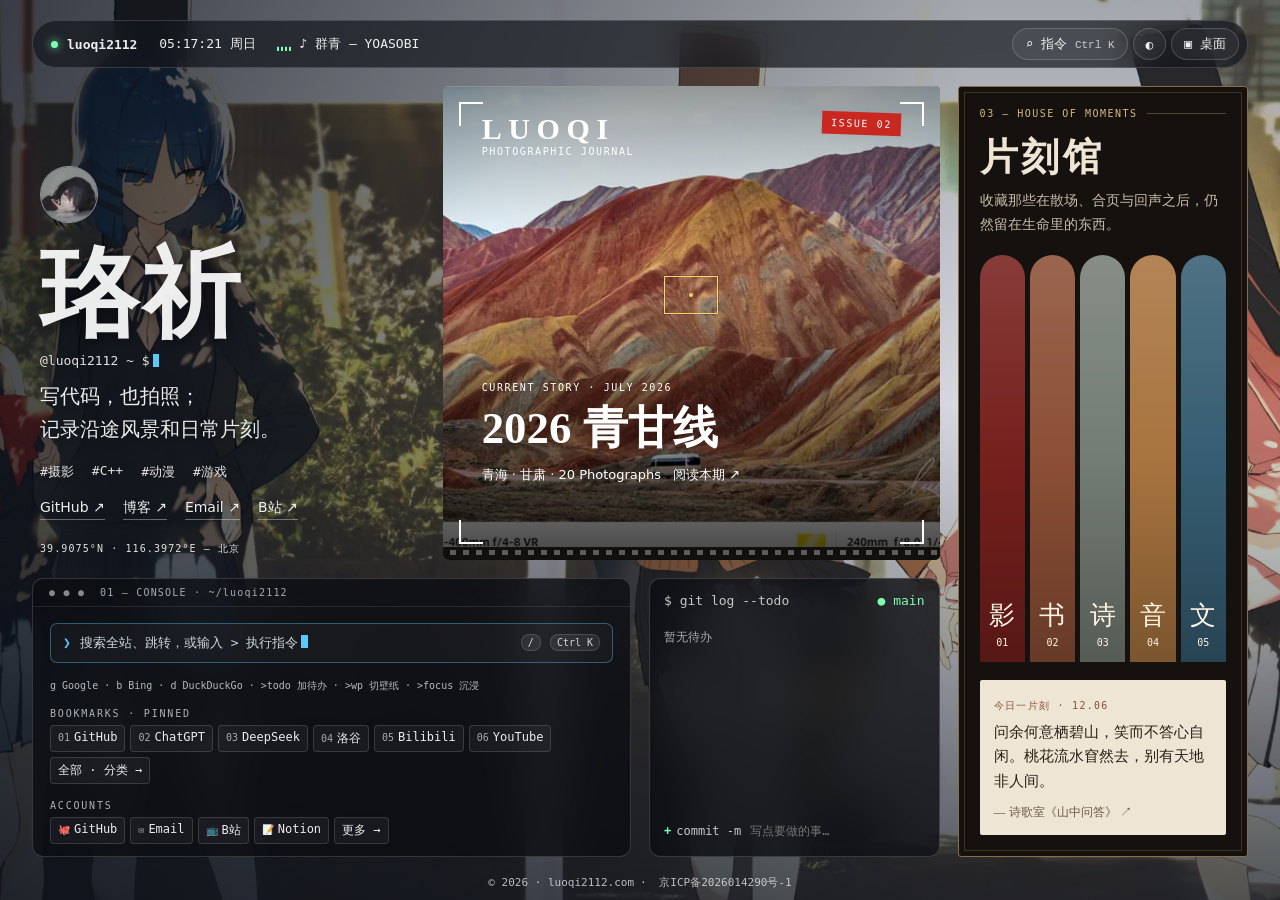
==== commit 2636b0fe: "重排三期摄影故事，整合自驾路线图与暗房手记" ====
--- a/index.html
+++ b/index.html
@@ -27,7 +27,7 @@
   <link rel="apple-touch-icon" href="./assets/site/apple-touch-icon.png" />
   <title>luoqi2112 · 个人主页</title>
   <link rel="preload" href="./data/config.json" as="fetch" crossorigin />
-  <link rel="stylesheet" href="./styles.css?v=20260930-photos4" />
+  <link rel="stylesheet" href="./styles.css?v=20261121-life-issues" />
 </head>
 
 <body>
@@ -340,7 +340,7 @@
     <div id="drawerBody" class="drawer__body"></div>
   </aside>
 
-  <script type="module" src="./scripts/main.js?v=20260930-photos4"></script>
+  <script type="module" src="./scripts/main.js?v=20261121-life-issues"></script>
 </body>
 
 </html>
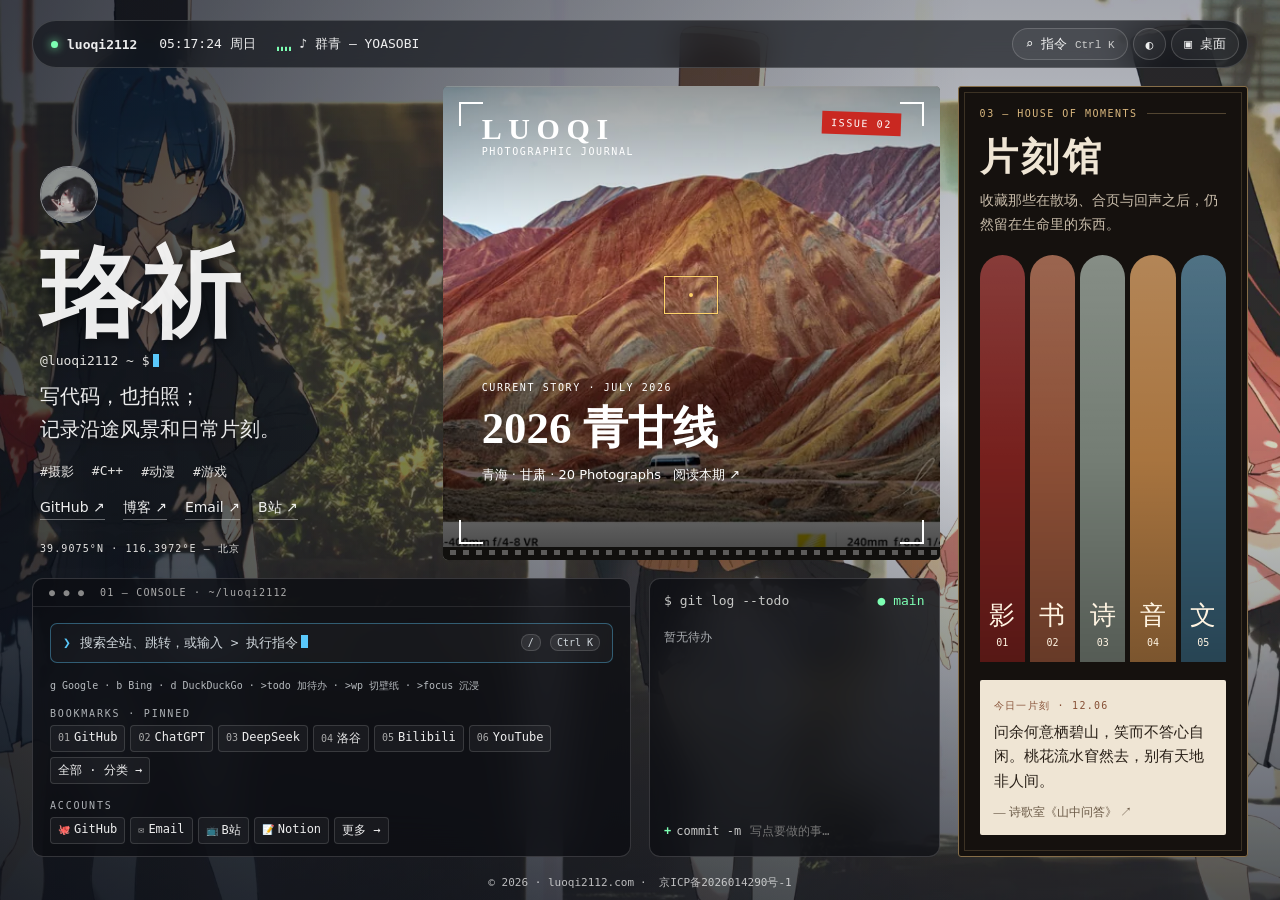
==== commit 134b6347: "精修三期摄影期刊排版与图片加载定位" ====
--- a/index.html
+++ b/index.html
@@ -27,7 +27,7 @@
   <link rel="apple-touch-icon" href="./assets/site/apple-touch-icon.png" />
   <title>luoqi2112 · 个人主页</title>
   <link rel="preload" href="./data/config.json" as="fetch" crossorigin />
-  <link rel="stylesheet" href="./styles.css?v=20261121-life-issues" />
+  <link rel="stylesheet" href="./styles.css?v=20261121-life-qa" />
 </head>
 
 <body>
@@ -340,7 +340,7 @@
     <div id="drawerBody" class="drawer__body"></div>
   </aside>
 
-  <script type="module" src="./scripts/main.js?v=20261121-life-issues"></script>
+  <script type="module" src="./scripts/main.js?v=20261121-life-qa"></script>
 </body>
 
 </html>
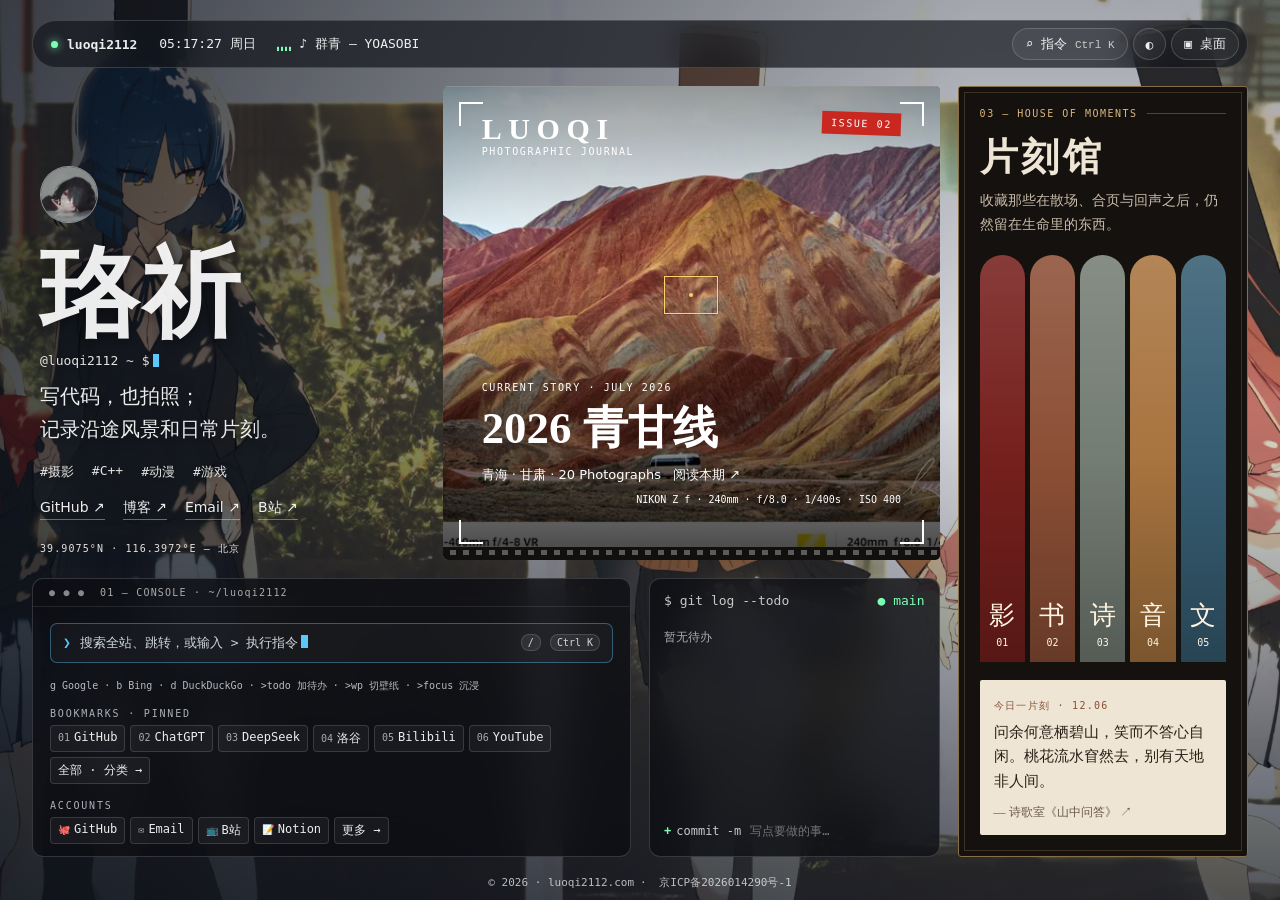
==== commit 16b59dcc: "统一摄影器材与胶卷图注，更新路线海拔和路牌布局" ====
--- a/index.html
+++ b/index.html
@@ -27,7 +27,7 @@
   <link rel="apple-touch-icon" href="./assets/site/apple-touch-icon.png" />
   <title>luoqi2112 · 个人主页</title>
   <link rel="preload" href="./data/config.json" as="fetch" crossorigin />
-  <link rel="stylesheet" href="./styles.css?v=20261121-life-qa" />
+  <link rel="stylesheet" href="./styles.css?v=20261121-photo-art" />
 </head>
 
 <body>
@@ -340,7 +340,7 @@
     <div id="drawerBody" class="drawer__body"></div>
   </aside>
 
-  <script type="module" src="./scripts/main.js?v=20261121-life-qa"></script>
+  <script type="module" src="./scripts/main.js?v=20261121-photo-art"></script>
 </body>
 
 </html>
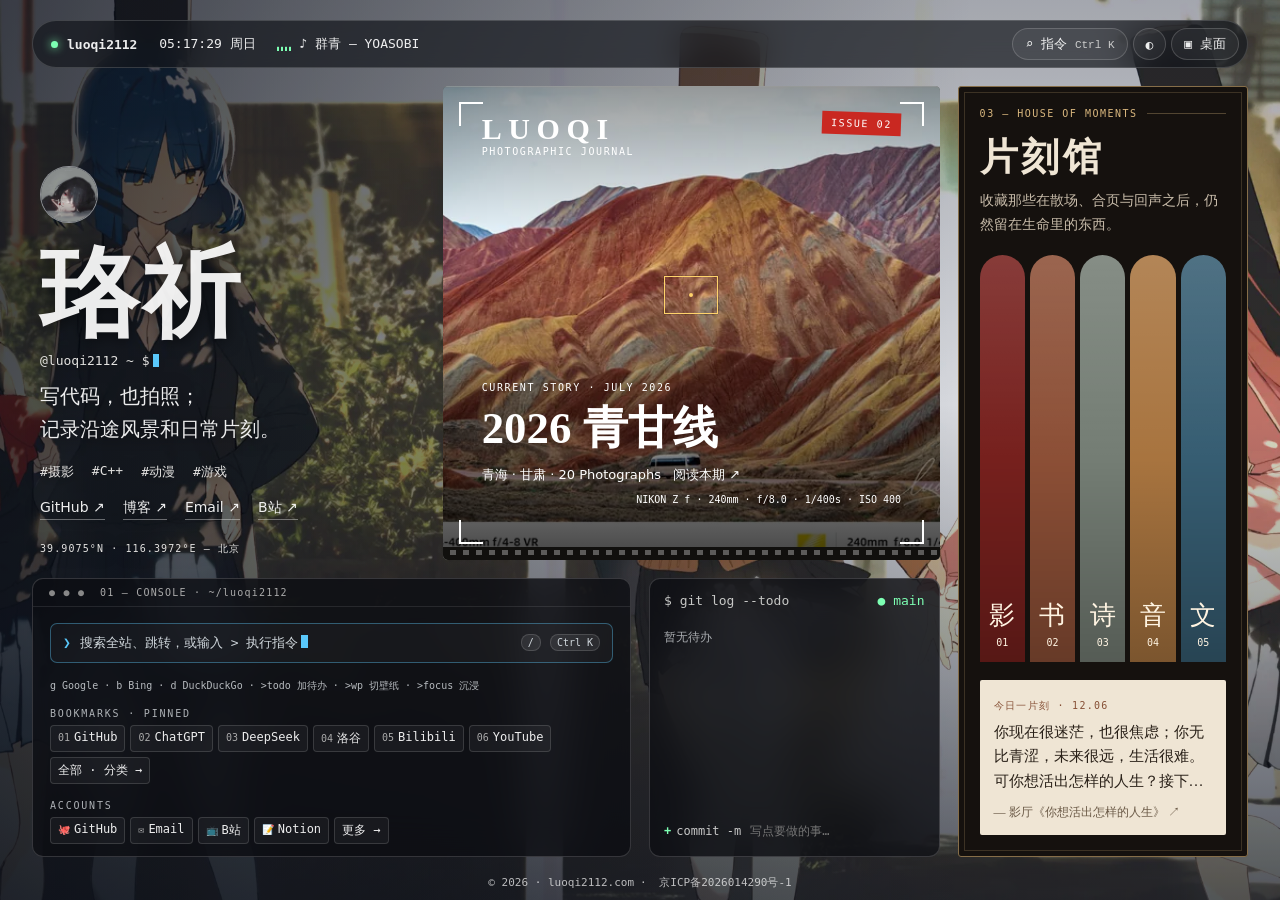
==== commit 554383d2: "升级片刻馆展陈与馆藏图录，完善书封和唱台交互" ====
--- a/index.html
+++ b/index.html
@@ -27,7 +27,7 @@
   <link rel="apple-touch-icon" href="./assets/site/apple-touch-icon.png" />
   <title>luoqi2112 · 个人主页</title>
   <link rel="preload" href="./data/config.json" as="fetch" crossorigin />
-  <link rel="stylesheet" href="./styles.css?v=20261121-photo-art" />
+  <link rel="stylesheet" href="./styles.css?v=20261121-moments-art-r2" />
 </head>
 
 <body>
@@ -340,7 +340,7 @@
     <div id="drawerBody" class="drawer__body"></div>
   </aside>
 
-  <script type="module" src="./scripts/main.js?v=20261121-photo-art"></script>
+  <script type="module" src="./scripts/main.js?v=20261121-moments-art-r2"></script>
 </body>
 
 </html>
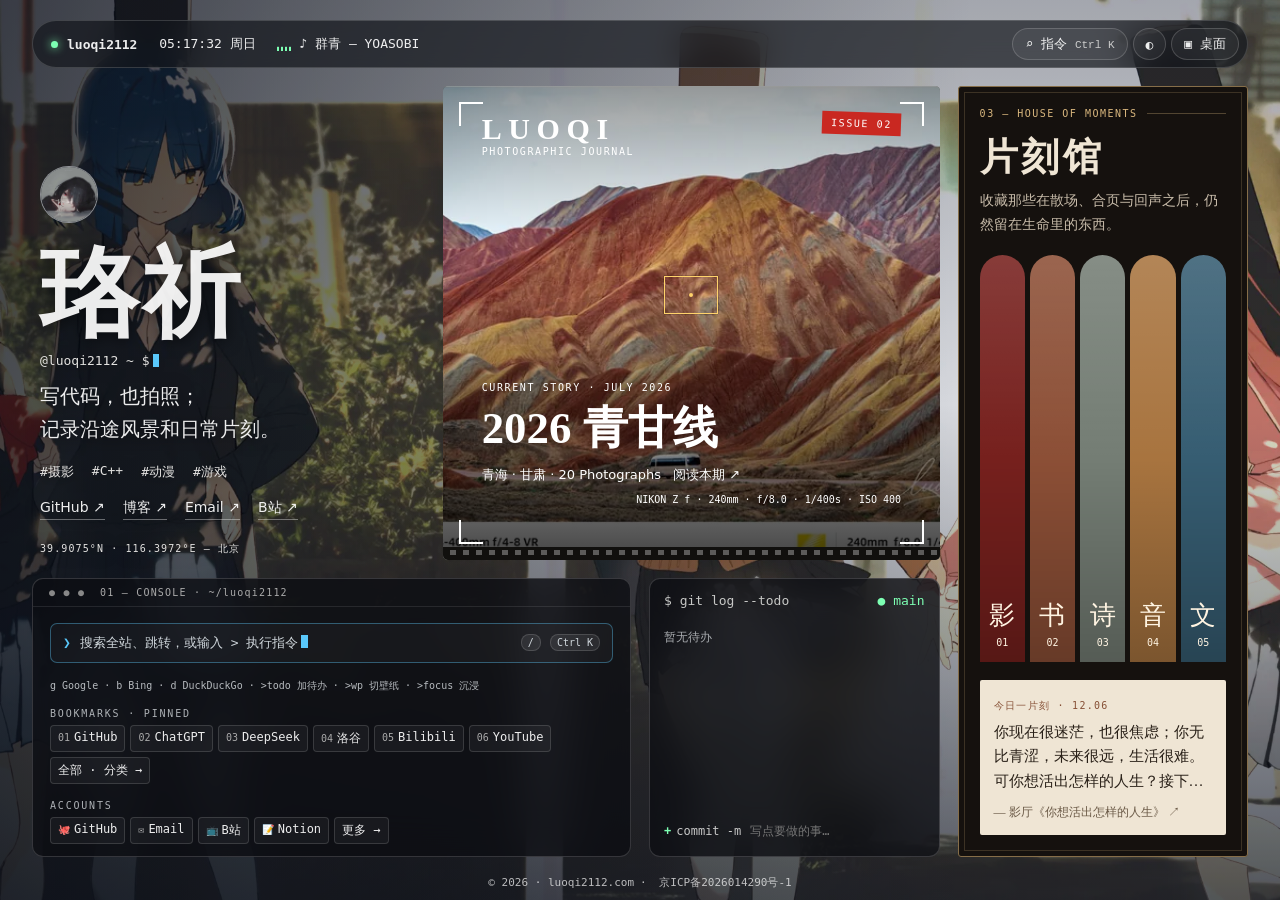
==== commit cbb5f05f: "为全站页面统一挂载香槟金日冕图标" ====
--- a/index.html
+++ b/index.html
@@ -22,9 +22,10 @@
   <meta name="twitter:title" content="luoqi2112 · 个人主页" />
   <meta name="twitter:description" content="把常用入口、摄影与片刻收藏在一起。" />
   <meta name="twitter:image" content="https://luoqi2112.com/assets/site/og-cover.jpg" />
-  <link rel="icon" href="./favicon.ico" sizes="any" />
-  <link rel="icon" href="./assets/site/favicon.svg" type="image/svg+xml" />
-  <link rel="apple-touch-icon" href="./assets/site/apple-touch-icon.png" />
+  <link rel="icon" href="./favicon.ico?v=20261121-moments-art-r2" sizes="any" />
+  <link rel="icon" href="./assets/site/favicon.svg?v=20261121-moments-art-r2" type="image/svg+xml" />
+  <link rel="icon" href="./assets/site/favicon.png?v=20261121-moments-art-r2" type="image/png" sizes="64x64" />
+  <link rel="apple-touch-icon" href="./assets/site/apple-touch-icon.png?v=20261121-moments-art-r2" />
   <title>luoqi2112 · 个人主页</title>
   <link rel="preload" href="./data/config.json" as="fetch" crossorigin />
   <link rel="stylesheet" href="./styles.css?v=20261121-moments-art-r2" />
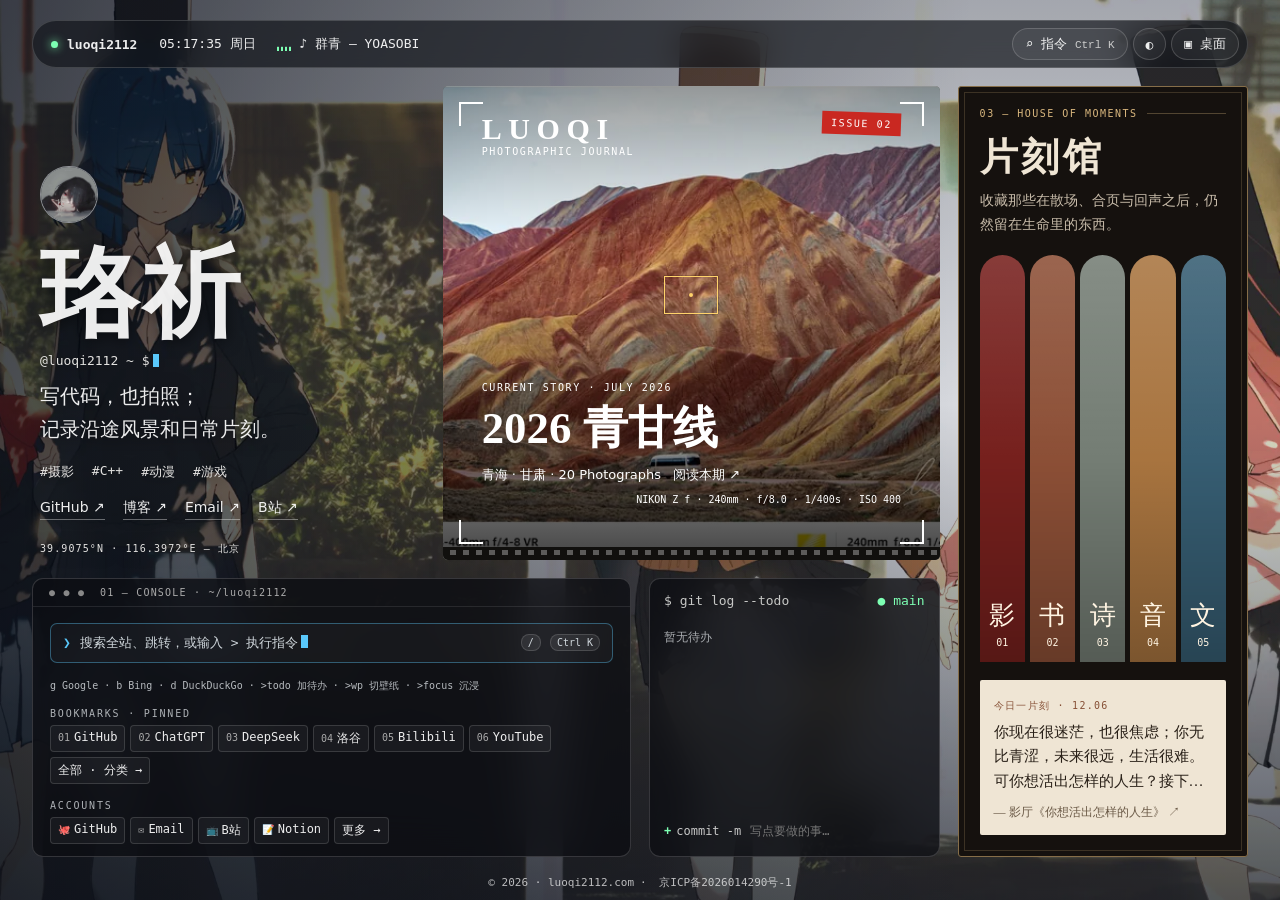
==== commit 3bb241bf: "升级摄影地图昼夜交互并补全南海诸岛附图" ====
--- a/index.html
+++ b/index.html
@@ -22,13 +22,13 @@
   <meta name="twitter:title" content="luoqi2112 · 个人主页" />
   <meta name="twitter:description" content="把常用入口、摄影与片刻收藏在一起。" />
   <meta name="twitter:image" content="https://luoqi2112.com/assets/site/og-cover.jpg" />
-  <link rel="icon" href="./favicon.ico?v=20261121-moments-art-r2" sizes="any" />
-  <link rel="icon" href="./assets/site/favicon.svg?v=20261121-moments-art-r2" type="image/svg+xml" />
-  <link rel="icon" href="./assets/site/favicon.png?v=20261121-moments-art-r2" type="image/png" sizes="64x64" />
-  <link rel="apple-touch-icon" href="./assets/site/apple-touch-icon.png?v=20261121-moments-art-r2" />
+  <link rel="icon" href="./favicon.ico?v=20261122-atlas-scs" sizes="any" />
+  <link rel="icon" href="./assets/site/favicon.svg?v=20261122-atlas-scs" type="image/svg+xml" />
+  <link rel="icon" href="./assets/site/favicon.png?v=20261122-atlas-scs" type="image/png" sizes="64x64" />
+  <link rel="apple-touch-icon" href="./assets/site/apple-touch-icon.png?v=20261122-atlas-scs" />
   <title>luoqi2112 · 个人主页</title>
   <link rel="preload" href="./data/config.json" as="fetch" crossorigin />
-  <link rel="stylesheet" href="./styles.css?v=20261121-moments-art-r2" />
+  <link rel="stylesheet" href="./styles.css?v=20261122-atlas-scs" />
 </head>
 
 <body>
@@ -341,7 +341,7 @@
     <div id="drawerBody" class="drawer__body"></div>
   </aside>
 
-  <script type="module" src="./scripts/main.js?v=20261121-moments-art-r2"></script>
+  <script type="module" src="./scripts/main.js?v=20261122-atlas-scs"></script>
 </body>
 
 </html>
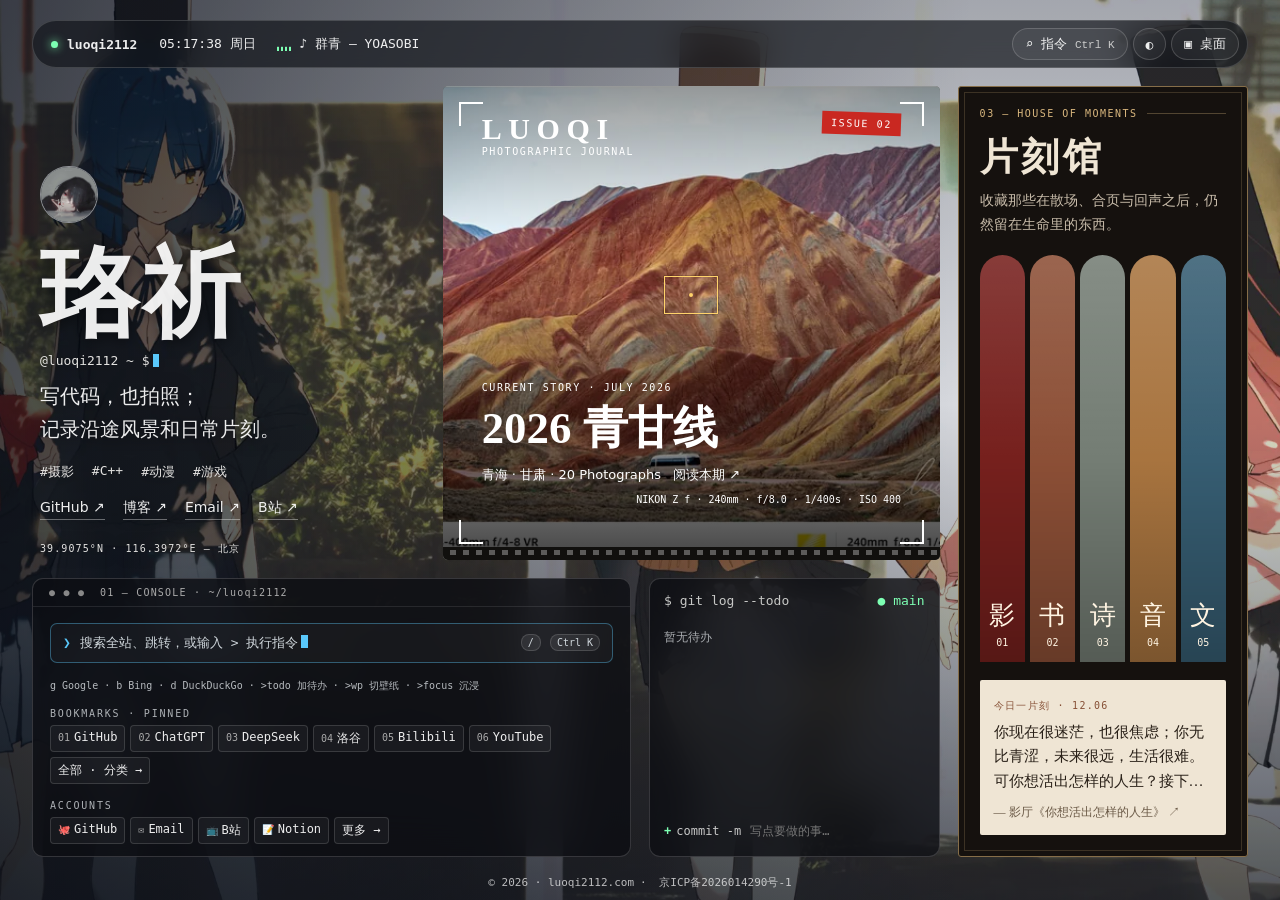
==== commit 59c5fc83: "升级摄影故事路线航图与公路标牌，统一全站资源版本" ====
--- a/index.html
+++ b/index.html
@@ -22,13 +22,13 @@
   <meta name="twitter:title" content="luoqi2112 · 个人主页" />
   <meta name="twitter:description" content="把常用入口、摄影与片刻收藏在一起。" />
   <meta name="twitter:image" content="https://luoqi2112.com/assets/site/og-cover.jpg" />
-  <link rel="icon" href="./favicon.ico?v=20261122-atlas-scs" sizes="any" />
-  <link rel="icon" href="./assets/site/favicon.svg?v=20261122-atlas-scs" type="image/svg+xml" />
-  <link rel="icon" href="./assets/site/favicon.png?v=20261122-atlas-scs" type="image/png" sizes="64x64" />
-  <link rel="apple-touch-icon" href="./assets/site/apple-touch-icon.png?v=20261122-atlas-scs" />
+  <link rel="icon" href="./favicon.ico?v=20261122-story-gb-roads" sizes="any" />
+  <link rel="icon" href="./assets/site/favicon.svg?v=20261122-story-gb-roads" type="image/svg+xml" />
+  <link rel="icon" href="./assets/site/favicon.png?v=20261122-story-gb-roads" type="image/png" sizes="64x64" />
+  <link rel="apple-touch-icon" href="./assets/site/apple-touch-icon.png?v=20261122-story-gb-roads" />
   <title>luoqi2112 · 个人主页</title>
   <link rel="preload" href="./data/config.json" as="fetch" crossorigin />
-  <link rel="stylesheet" href="./styles.css?v=20261122-atlas-scs" />
+  <link rel="stylesheet" href="./styles.css?v=20261122-story-gb-roads" />
 </head>
 
 <body>
@@ -341,7 +341,7 @@
     <div id="drawerBody" class="drawer__body"></div>
   </aside>
 
-  <script type="module" src="./scripts/main.js?v=20261122-atlas-scs"></script>
+  <script type="module" src="./scripts/main.js?v=20261122-story-gb-roads"></script>
 </body>
 
 </html>
